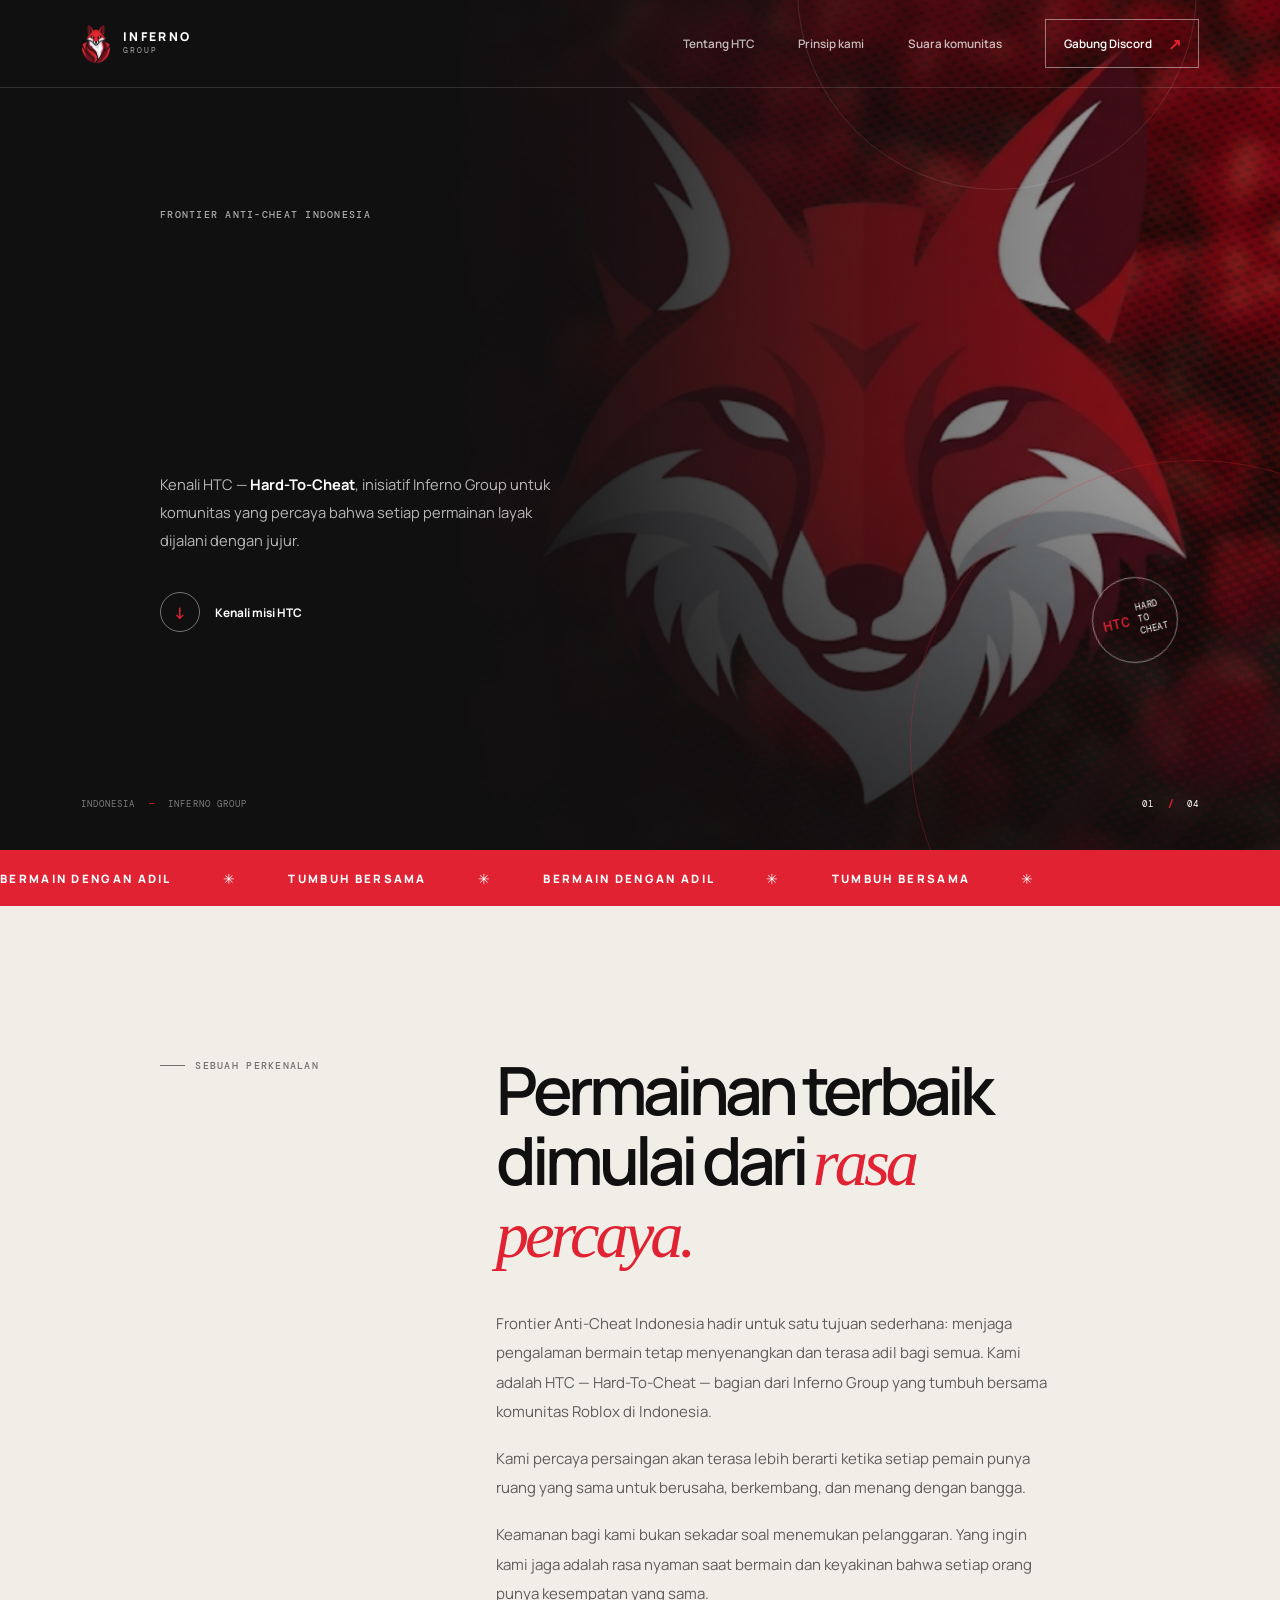
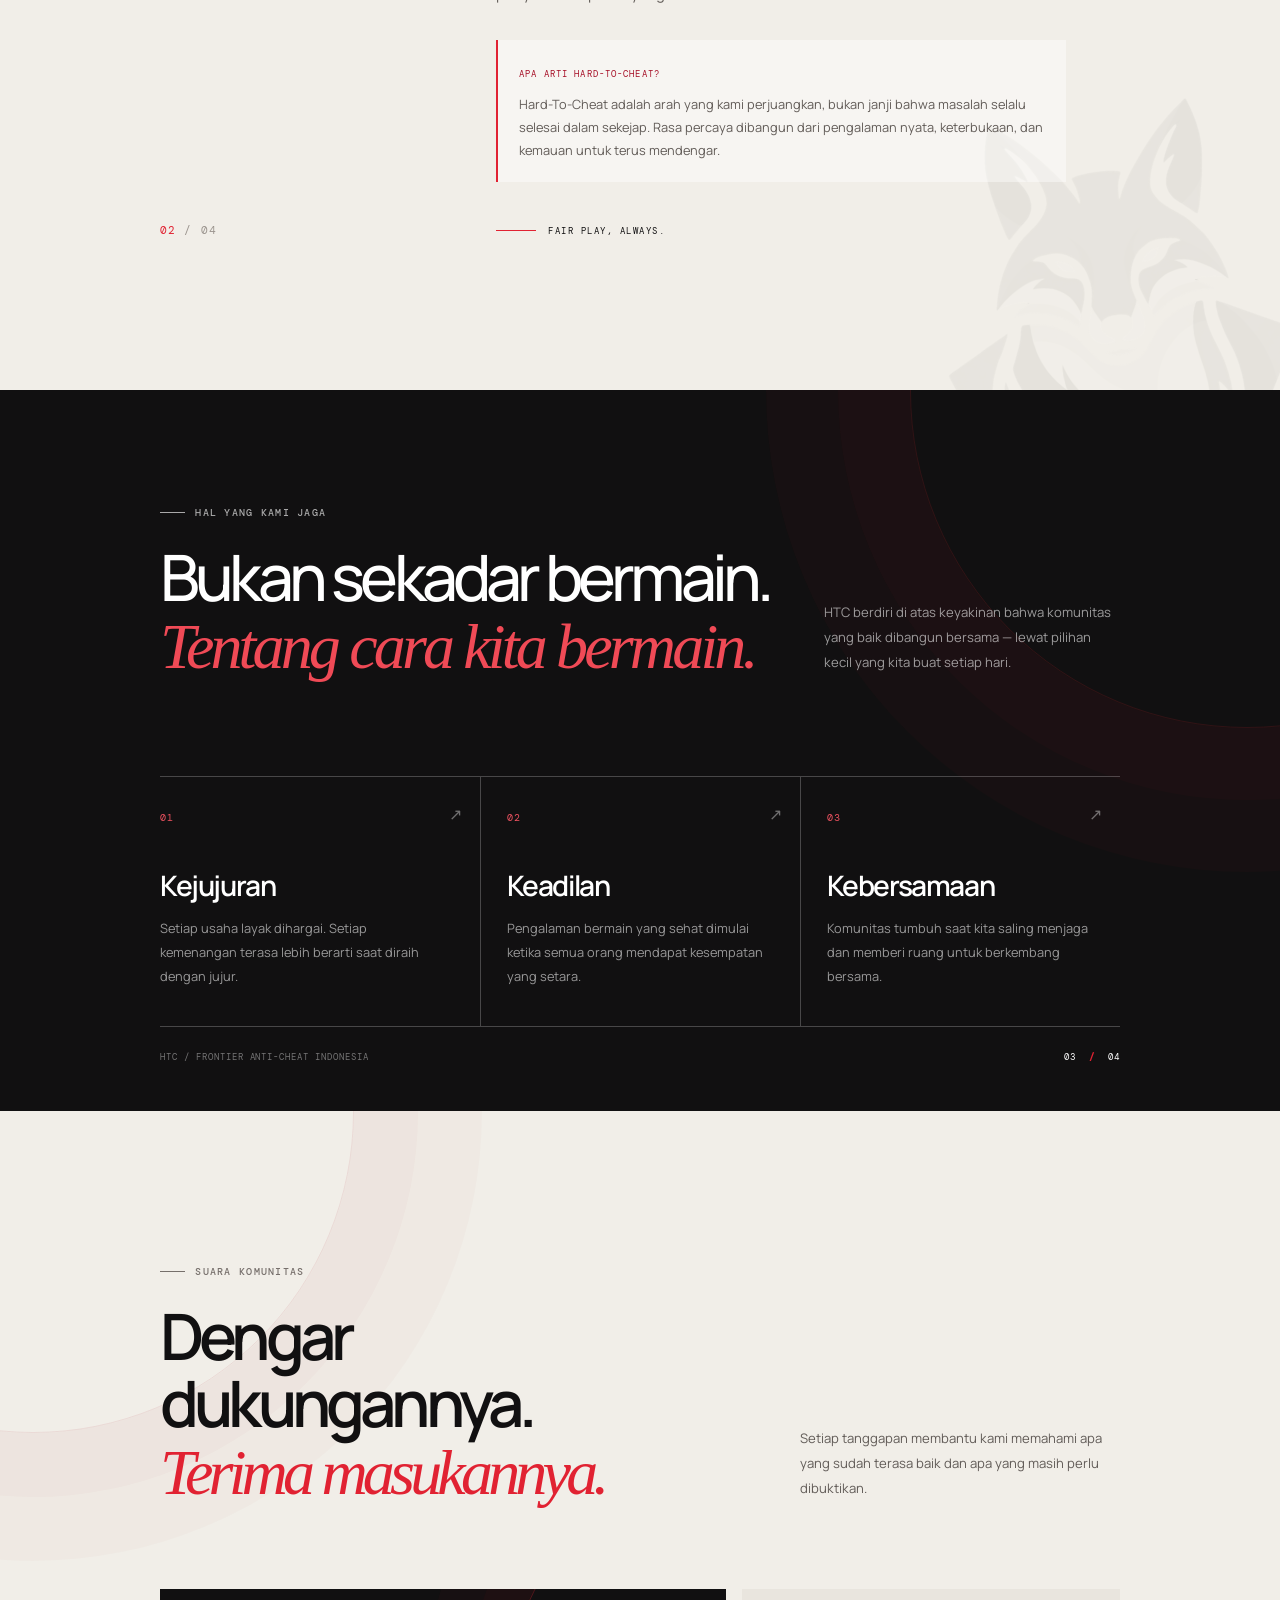
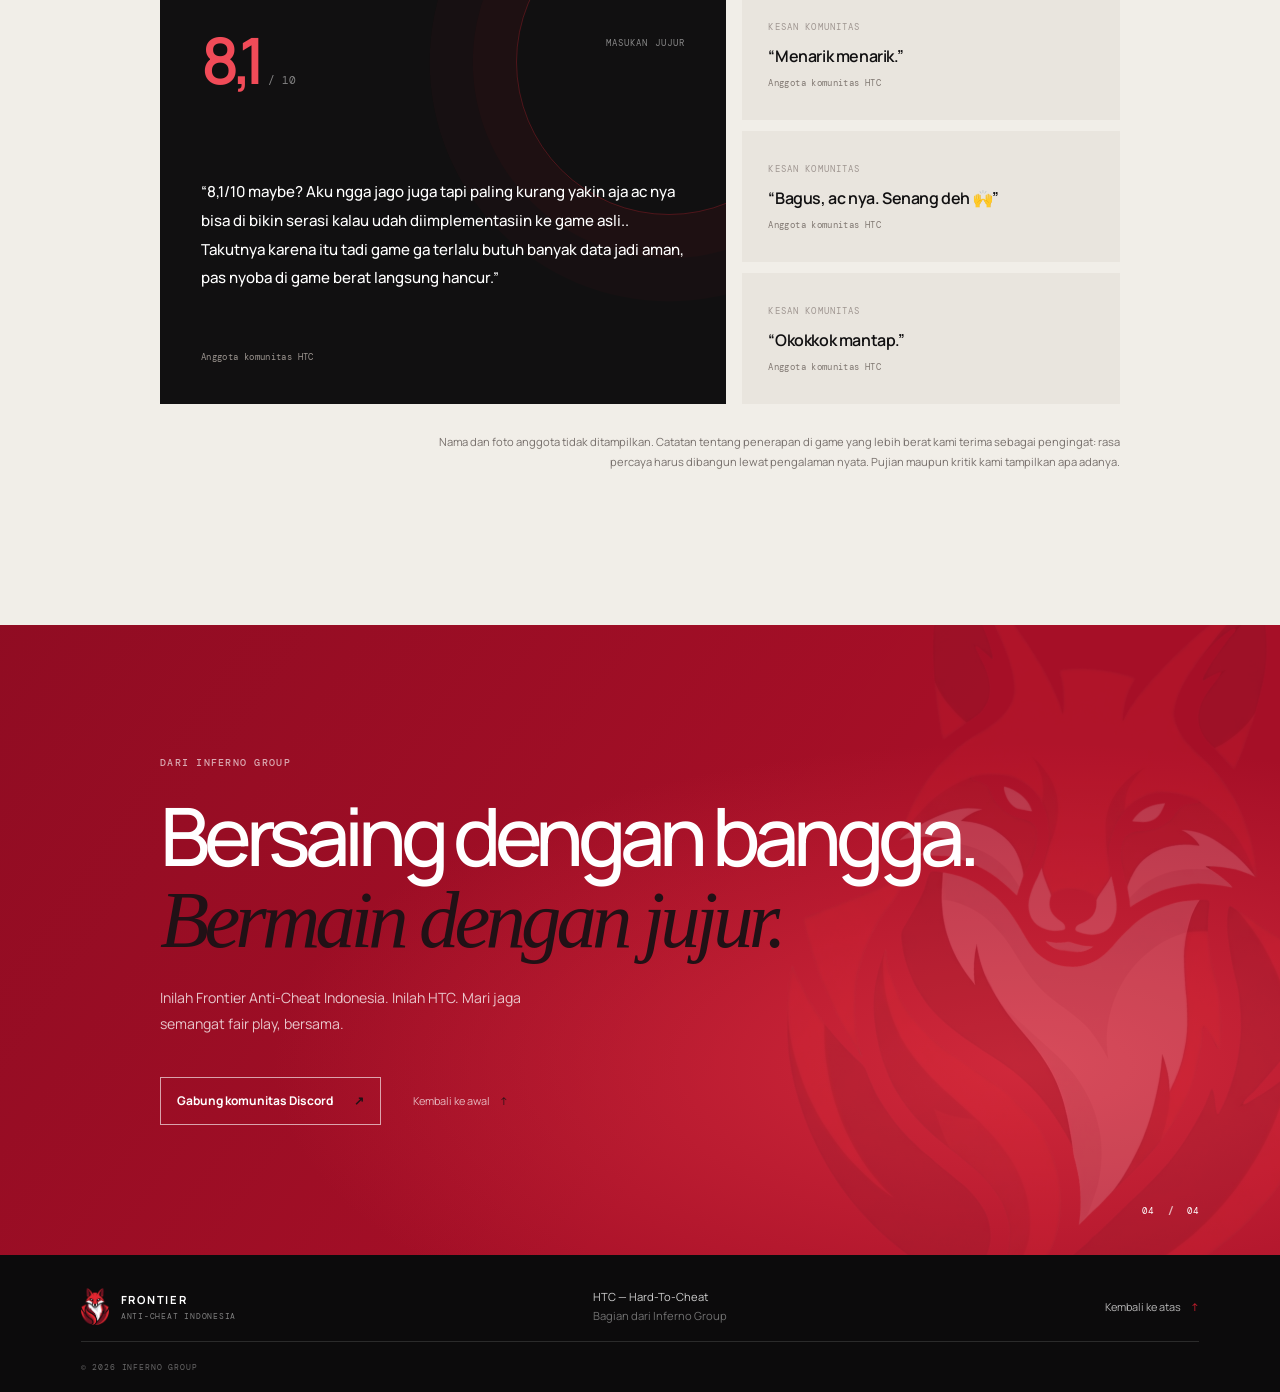
==== index.html @ 58a2956d "Publish HTC website from repository root" ====
<!doctype html>
<html lang="id">
  <head>
    <meta charset="utf-8">
    <meta name="viewport" content="width=device-width, initial-scale=1">
    <meta name="theme-color" content="#111011">
    <meta name="description" content="Kenali Frontier Anti-Cheat Indonesia — HTC (Hard-To-Cheat), bagian dari Inferno Group. Bersama menjaga ruang bermain yang lebih adil.">
    <title>Frontier Anti-Cheat Indonesia — HTC</title>
    <link rel="icon" type="image/png" href="assets/inferno-group-mark.png">
    <link rel="stylesheet" href="styles.css">
    <script src="script.js" defer></script>
  </head>
  <body>
    <a class="skip-link" href="#main">Lewati ke konten</a>
    <div class="scroll-line" aria-hidden="true"><span id="scroll-progress"></span></div>

    <header class="site-header" id="top">
      <a class="brand" href="#top" aria-label="Frontier Anti-Cheat Indonesia, beranda">
        <img class="brand__mark" src="assets/inferno-group-mark.png" alt="">
        <span class="brand__name"><strong>INFERNO</strong><span>GROUP</span></span>
      </a>

      <button class="menu-toggle" type="button" aria-expanded="false" aria-controls="primary-nav">
        <span class="menu-toggle__label">Menu</span>
        <span class="menu-toggle__icon" aria-hidden="true"><i></i><i></i></span>
      </button>

      <nav class="nav" id="primary-nav" aria-label="Navigasi utama">
        <a href="#tentang">Tentang HTC</a>
        <a href="#prinsip">Prinsip kami</a>
        <a href="#komunitas">Suara komunitas</a>
        <a class="nav__cta" href="https://discord.gg/inferno-studios-roblox-store-1349219570304421979" target="_blank" rel="noopener noreferrer">Gabung Discord <span aria-hidden="true">↗</span></a>
      </nav>
    </header>

    <main id="main">
      <section class="hero" aria-labelledby="hero-title">
        <div class="hero__art" aria-hidden="true">
          <img src="assets/inferno-group-banner.webp" alt="">
          <span class="hero__shade"></span>
          <span class="hero__ring hero__ring--one"></span>
          <span class="hero__ring hero__ring--two"></span>
        </div>
        <div class="hero__content">
          <p class="eyebrow hero__eyebrow" data-reveal>FRONTIER ANTI-CHEAT INDONESIA</p>
          <h1 id="hero-title" data-reveal>Ruang bermain<br><em>yang lebih adil.</em></h1>
          <p class="hero__intro" data-reveal>Kenali HTC — <strong>Hard-To-Cheat</strong>, inisiatif Inferno Group untuk komunitas yang percaya bahwa setiap permainan layak dijalani dengan jujur.</p>
          <a class="round-link" href="#tentang" data-reveal>
            <span class="round-link__icon" aria-hidden="true">↓</span>
            <span>Kenali misi HTC</span>
          </a>
        </div>
        <div class="hero__meta" aria-hidden="true">
          <span>INDONESIA <i>—</i> INFERNO GROUP</span>
          <span class="hero__index">01 <b>/</b> 04</span>
        </div>
        <div class="hero__stamp" aria-hidden="true"><span>HTC</span><i>HARD<br>TO<br>CHEAT</i></div>
      </section>

      <div class="ticker" aria-label="Bermain dengan adil, tumbuh bersama">
        <div class="ticker__track" aria-hidden="true">
          <span>BERMAIN DENGAN ADIL</span><b>✳</b><span>TUMBUH BERSAMA</span><b>✳</b>
          <span>BERMAIN DENGAN ADIL</span><b>✳</b><span>TUMBUH BERSAMA</span><b>✳</b>
        </div>
      </div>

      <section class="manifesto section-pad" id="tentang" aria-labelledby="manifesto-title">
        <div class="manifesto__aside" data-reveal>
          <p class="eyebrow"><span class="eyebrow__line"></span> SEBUAH PERKENALAN</p>
          <span class="manifesto__number">02<span> / 04</span></span>
        </div>
        <div class="manifesto__copy" data-reveal>
          <h2 id="manifesto-title">Permainan terbaik<br>dimulai dari <em>rasa percaya.</em></h2>
          <p>Frontier Anti-Cheat Indonesia hadir untuk satu tujuan sederhana: menjaga pengalaman bermain tetap menyenangkan dan terasa adil bagi semua. Kami adalah HTC — Hard-To-Cheat — bagian dari Inferno Group yang tumbuh bersama komunitas Roblox di Indonesia.</p>
          <p>Kami percaya persaingan akan terasa lebih berarti ketika setiap pemain punya ruang yang sama untuk berusaha, berkembang, dan menang dengan bangga.</p>
          <p>Keamanan bagi kami bukan sekadar soal menemukan pelanggaran. Yang ingin kami jaga adalah rasa nyaman saat bermain dan keyakinan bahwa setiap orang punya kesempatan yang sama.</p>
          <div class="manifesto__note" data-reveal>
            <span class="manifesto__note-label">APA ARTI HARD-TO-CHEAT?</span>
            <p>Hard-To-Cheat adalah arah yang kami perjuangkan, bukan janji bahwa masalah selalu selesai dalam sekejap. Rasa percaya dibangun dari pengalaman nyata, keterbukaan, dan kemauan untuk terus mendengar.</p>
          </div>
          <div class="signature"><span class="signature__rule"></span><span>FAIR PLAY, ALWAYS.</span></div>
        </div>
        <div class="manifesto__fox" aria-hidden="true"><img src="assets/inferno-group-mark.png" alt=""></div>
      </section>

      <section class="principles" id="prinsip" aria-labelledby="principles-title">
        <div class="principles__head">
          <div data-reveal>
            <p class="eyebrow eyebrow--light"><span class="eyebrow__line"></span> HAL YANG KAMI JAGA</p>
            <h2 id="principles-title">Bukan sekadar bermain.<br><em>Tentang cara kita bermain.</em></h2>
          </div>
          <p class="principles__lead" data-reveal>HTC berdiri di atas keyakinan bahwa komunitas yang baik dibangun bersama — lewat pilihan kecil yang kita buat setiap hari.</p>
        </div>
        <div class="principles__list">
          <article class="principle" data-reveal>
            <span class="principle__number">01</span>
            <h3>Kejujuran</h3>
            <p>Setiap usaha layak dihargai. Setiap kemenangan terasa lebih berarti saat diraih dengan jujur.</p>
            <span class="principle__mark" aria-hidden="true">↗</span>
          </article>
          <article class="principle" data-reveal>
            <span class="principle__number">02</span>
            <h3>Keadilan</h3>
            <p>Pengalaman bermain yang sehat dimulai ketika semua orang mendapat kesempatan yang setara.</p>
            <span class="principle__mark" aria-hidden="true">↗</span>
          </article>
          <article class="principle" data-reveal>
            <span class="principle__number">03</span>
            <h3>Kebersamaan</h3>
            <p>Komunitas tumbuh saat kita saling menjaga dan memberi ruang untuk berkembang bersama.</p>
            <span class="principle__mark" aria-hidden="true">↗</span>
          </article>
        </div>
        <div class="principles__bottom" aria-hidden="true"><span>HTC / FRONTIER ANTI-CHEAT INDONESIA</span><span>03 <b>/</b> 04</span></div>
      </section>

      <section class="voices section-pad" id="komunitas" aria-labelledby="voices-title">
        <div class="voices__head" data-reveal>
          <div>
            <p class="eyebrow"><span class="eyebrow__line"></span> SUARA KOMUNITAS</p>
            <h2 id="voices-title">Dengar dukungannya.<br><em>Terima masukannya.</em></h2>
          </div>
          <p>Setiap tanggapan membantu kami memahami apa yang sudah terasa baik dan apa yang masih perlu dibuktikan.</p>
        </div>
        <div class="voices__grid">
          <article class="review review--feature" data-reveal>
            <div class="review__top"><span class="review__rating">8,1<span> / 10</span></span><span class="review__label">MASUKAN JUJUR</span></div>
            <blockquote>“8,1/10 maybe? Aku ngga jago juga tapi paling kurang yakin aja ac nya bisa di bikin serasi kalau udah diimplementasiin ke game asli.. Takutnya karena itu tadi game ga terlalu butuh banyak data jadi aman, pas nyoba di game berat langsung hancur.”</blockquote>
            <p class="review__source">Anggota komunitas HTC</p>
          </article>
          <div class="voices__shorts">
            <article class="review review--short" data-reveal>
              <span class="review__label">KESAN KOMUNITAS</span>
              <blockquote>“Menarik menarik.”</blockquote>
              <p class="review__source">Anggota komunitas HTC</p>
            </article>
            <article class="review review--short" data-reveal>
              <span class="review__label">KESAN KOMUNITAS</span>
              <blockquote>“Bagus, ac nya. Senang deh 🙌”</blockquote>
              <p class="review__source">Anggota komunitas HTC</p>
            </article>
            <article class="review review--short review--last" data-reveal>
              <span class="review__label">KESAN KOMUNITAS</span>
              <blockquote>“Okokkok mantap.”</blockquote>
              <p class="review__source">Anggota komunitas HTC</p>
            </article>
          </div>
        </div>
        <p class="voices__note" data-reveal>Nama dan foto anggota tidak ditampilkan. Catatan tentang penerapan di game yang lebih berat kami terima sebagai pengingat: rasa percaya harus dibangun lewat pengalaman nyata. Pujian maupun kritik kami tampilkan apa adanya.</p>
      </section>

      <section class="closing" id="penutup" aria-labelledby="closing-title">
        <div class="closing__art" aria-hidden="true"><img src="assets/inferno-group-mark.png" alt=""></div>
        <div class="closing__content" data-reveal>
          <p class="eyebrow eyebrow--light">DARI INFERNO GROUP</p>
          <h2 id="closing-title">Bersaing dengan bangga.<br><em>Bermain dengan jujur.</em></h2>
          <p>Inilah Frontier Anti-Cheat Indonesia. Inilah HTC. Mari jaga semangat fair play, bersama.</p>
          <div class="closing__actions">
            <a class="closing__link closing__link--discord" href="https://discord.gg/inferno-studios-roblox-store-1349219570304421979" target="_blank" rel="noopener noreferrer"><span>Gabung komunitas Discord</span><span aria-hidden="true">↗</span></a>
            <a class="closing__back" href="#top">Kembali ke awal <span aria-hidden="true">↑</span></a>
          </div>
        </div>
        <span class="closing__note" aria-hidden="true">04 <b>/</b> 04</span>
      </section>
    </main>

    <footer class="site-footer">
      <a class="footer-brand" href="#top" aria-label="Kembali ke atas">
        <img src="assets/inferno-group-mark.png" alt="">
        <span><strong>FRONTIER</strong><small>ANTI-CHEAT INDONESIA</small></span>
      </a>
      <p>HTC — Hard-To-Cheat<br><span>Bagian dari Inferno Group</span></p>
      <a class="footer-top" href="#top">Kembali ke atas <span aria-hidden="true">↑</span></a>
      <small class="footer-copy">© <span id="year">2026</span> INFERNO GROUP</small>
    </footer>
  </body>
</html>
---- styles.css ----
@import url('https://fonts.googleapis.com/css2?family=DM+Mono:wght@400;500&family=Manrope:wght@400;500;600;700;800&display=swap');

:root {
  color-scheme: light;
  --ink: #111011;
  --ink-soft: #292628;
  --paper: #f1eee8;
  --paper-warm: #e9e5de;
  --muted: #a7a09a;
  --red: #e12232;
  --red-dark: #a60f27;
  --line: rgba(17, 16, 17, .16);
  --mono: 'DM Mono', 'Courier New', monospace;
  --sans: 'Manrope', 'Arial', sans-serif;
}

* { box-sizing: border-box; }
html { scroll-behavior: smooth; scroll-padding-top: 5.5rem; }
body { margin: 0; background: var(--paper); color: var(--ink); font-family: var(--sans); -webkit-font-smoothing: antialiased; }
::selection { color: #fff; background: var(--red); }
a { color: inherit; text-decoration: none; }
button { color: inherit; font: inherit; }
:focus-visible { outline: 2px solid var(--red); outline-offset: 4px; }

.skip-link { position: fixed; z-index: 100; top: .75rem; left: .75rem; padding: .75rem 1rem; color: #fff; background: var(--red); transform: translateY(-160%); }
.skip-link:focus { transform: translateY(0); }
.scroll-line { position: fixed; z-index: 50; top: 0; left: 0; width: 100%; height: 2px; pointer-events: none; }
.scroll-line span { display: block; height: 100%; width: 0; background: var(--red); }

.site-header { position: absolute; z-index: 20; top: 0; left: 0; display: flex; align-items: center; justify-content: space-between; width: 100%; height: 88px; padding: 0 clamp(1.25rem, 6.3vw, 7.5rem); color: #fff; border-bottom: 1px solid rgba(255,255,255,.14); }
.brand { display: inline-flex; align-items: center; gap: .7rem; }
.brand__mark { display: block; width: 31px; height: 38px; object-fit: contain; }
.brand__name { display: grid; gap: 1px; line-height: 1; letter-spacing: .15em; }
.brand__name strong { font-size: .76rem; font-weight: 800; }
.brand__name span { color: rgba(255,255,255,.62); font: .52rem var(--mono); letter-spacing: .26em; }
.nav { display: flex; align-items: center; gap: clamp(1.5rem, 3.4vw, 3.8rem); font-size: .73rem; font-weight: 600; }
.nav > a:not(.nav__cta) { color: rgba(255,255,255,.72); transition: color .2s ease; }
.nav > a:not(.nav__cta):hover { color: #fff; }
.nav > a[aria-current="location"]:not(.nav__cta) { color: #fff; text-decoration: underline; text-decoration-color: var(--red); text-underline-offset: .45rem; }
.nav__cta { display: inline-flex; align-items: center; gap: 1rem; padding: .76rem 1.1rem; border: 1px solid rgba(255,255,255,.45); transition: background .2s ease, color .2s ease, border-color .2s ease; }
.nav__cta:hover { color: var(--ink); background: var(--paper); border-color: var(--paper); }
.nav__cta span { color: var(--red); font-size: 1rem; }
.menu-toggle { display: none; }

.hero { position: relative; isolation: isolate; display: flex; min-height: min(850px, 100svh); min-height: max(700px, min(850px, 100svh)); overflow: hidden; align-items: center; padding: 140px clamp(1.25rem, 12.5vw, 15rem) 118px clamp(1.25rem, 12.5vw, 15rem); color: #fff; background: var(--ink); }
.hero__art { position: absolute; z-index: -2; inset: 0 0 0 35%; overflow: hidden; transition: transform .7s cubic-bezier(.2,.7,.2,1); will-change: transform; }
.hero__art > img { width: 100%; height: 100%; object-fit: cover; object-position: 48% 50%; opacity: .78; transform: scale(1.06); animation: art-arrive 1.6s cubic-bezier(.2,.7,.2,1) both, art-drift 22s ease-in-out 1.6s infinite alternate; }
.hero__shade { position: absolute; inset: 0; background: linear-gradient(90deg, #111011 0%, rgba(17,16,17,.95) 12%, rgba(17,16,17,.55) 48%, rgba(17,16,17,.08) 100%), linear-gradient(0deg, rgba(17,16,17,.66), transparent 45%); }
.hero__content { position: relative; z-index: 1; width: min(660px, 62vw); padding-bottom: 2rem; }
.eyebrow { display: flex; align-items: center; gap: .65rem; margin: 0 0 1.6rem; color: #766f6b; font: 500 .61rem var(--mono); letter-spacing: .13em; }
.hero__eyebrow, .eyebrow--light { color: rgba(255,255,255,.64); }
.eyebrow__line { display: inline-block; width: 25px; height: 1px; background: currentColor; }
.hero h1 { margin: 0; font-size: clamp(3.7rem, 7.45vw, 7.6rem); font-weight: 600; letter-spacing: -.078em; line-height: .99; }
.hero h1 em, .manifesto h2 em, .principles h2 em, .closing h2 em { color: var(--red); font-family: Georgia, 'Times New Roman', serif; font-weight: 400; letter-spacing: -.06em; }
.hero__intro { max-width: 400px; margin: 2rem 0 0; color: rgba(255,255,255,.7); font-size: .92rem; line-height: 1.9; }
.hero__intro strong { color: #fff; font-weight: 700; }
.round-link { display: inline-flex; align-items: center; gap: .95rem; margin-top: 2.3rem; font-size: .74rem; font-weight: 700; }
.round-link__icon { display: grid; width: 40px; height: 40px; place-items: center; border: 1px solid rgba(255,255,255,.42); border-radius: 50%; color: var(--red); font-size: 1rem; transition: transform .3s ease, background .3s ease, border-color .3s ease; }
.round-link:hover .round-link__icon { transform: translateY(4px); color: #fff; background: var(--red); border-color: var(--red); }
.hero__meta { position: absolute; right: clamp(1.25rem, 6.3vw, 7.5rem); bottom: 2.5rem; left: clamp(1.25rem, 6.3vw, 7.5rem); display: flex; justify-content: space-between; color: rgba(255,255,255,.46); font: .57rem var(--mono); letter-spacing: .12em; }
.hero__meta i, .hero__index b, .principles__bottom b, .closing__note b { padding: 0 .45rem; color: var(--red); font-style: normal; }
.hero__index { color: #fff; }
.hero__stamp { position: absolute; right: 8%; bottom: 22%; display: flex; align-items: center; gap: .55rem; width: 86px; height: 86px; justify-content: center; border: 1px solid rgba(255,255,255,.48); border-radius: 50%; color: #fff; font: .57rem var(--mono); letter-spacing: .08em; transform: rotate(-13deg); animation: stamp-float 7s ease-in-out infinite; }
.hero__stamp span { color: var(--red); font-size: .9rem; font-weight: 500; }
.hero__stamp i { font-style: normal; line-height: 1.35; }
.hero__ring { position: absolute; display: block; width: 400px; height: 400px; border: 1px solid rgba(255,255,255,.11); border-radius: 50%; }
.hero__ring--one { top: -210px; right: 10%; }
.hero__ring--two { right: -200px; bottom: -180px; width: 570px; height: 570px; border-color: rgba(225,34,50,.28); }
.hero__ring--one { animation: ring-turn 42s linear infinite; }
.hero__ring--two { animation: ring-breathe 9s ease-in-out infinite alternate; }

.ticker { overflow: hidden; padding: 1.2rem 0 1.1rem; color: #fff; background: var(--red); }
.ticker__track { display: flex; width: max-content; align-items: center; gap: clamp(1.6rem, 4vw, 4rem); animation: ticker-scroll 33s linear infinite; font-size: clamp(.65rem, .9vw, .82rem); font-weight: 800; letter-spacing: .2em; white-space: nowrap; }
.ticker__track b { font-size: .9rem; font-weight: 400; }

.section-pad { padding: clamp(6rem, 12vw, 12rem) clamp(1.25rem, 12.5vw, 15rem); }
.manifesto { position: relative; display: grid; min-height: 700px; grid-template-columns: 1fr 2.1fr; gap: 3vw; overflow: hidden; }
.manifesto__aside { position: relative; z-index: 1; display: flex; flex-direction: column; justify-content: space-between; align-items: flex-start; }
.manifesto__number { color: var(--red); font: .7rem var(--mono); letter-spacing: .1em; }
.manifesto__number span { color: #9b948e; }
.manifesto__copy { position: relative; z-index: 2; max-width: 700px; }
.manifesto h2 { max-width: 760px; margin: -.25rem 0 2.5rem; font-size: clamp(2.8rem, 5.2vw, 5.5rem); font-weight: 600; letter-spacing: -.075em; line-height: 1.04; }
.manifesto h2 em { color: var(--red); }
.manifesto__copy > p { max-width: 560px; margin: 0 0 1.1rem; color: #625c58; font-size: .94rem; line-height: 1.95; }
.signature { display: flex; align-items: center; gap: .8rem; margin-top: 2.7rem; color: var(--ink); font: .58rem var(--mono); letter-spacing: .16em; }
.signature__rule { width: 40px; height: 1px; background: var(--red); }
.manifesto__fox { position: absolute; right: -1.5%; bottom: -18%; width: min(28vw, 370px); opacity: .055; filter: grayscale(1); transform: rotate(-8deg); }
.manifesto__fox img { display: block; width: 100%; animation: fox-drift 11s ease-in-out infinite alternate; }
.manifesto__note { max-width: 570px; margin-top: 2rem; padding: 1.25rem 1.35rem 1.2rem; border-left: 2px solid var(--red); background: rgba(255,255,255,.4); }
.manifesto__note-label { color: var(--red-dark); font: .58rem var(--mono); letter-spacing: .12em; }
.manifesto__note p { margin: .7rem 0 0; color: #625c58; font-size: .8rem; line-height: 1.8; }

.principles { position: relative; overflow: hidden; padding: clamp(5rem, 9vw, 9rem) clamp(1.25rem, 12.5vw, 15rem) 2rem; color: #fff; background: var(--ink); }
.principles::before { position: absolute; top: -21rem; right: -19rem; width: 42rem; height: 42rem; border: 1px solid rgba(225,34,50,.15); border-radius: 50%; content: ''; box-shadow: 0 0 0 4.5rem rgba(225,34,50,.025), 0 0 0 9rem rgba(225,34,50,.025); }
.principles::before { animation: contour-drift 28s ease-in-out infinite alternate; }
.principles__head { position: relative; display: grid; grid-template-columns: 1.35fr .65fr; align-items: end; gap: 3rem; }
.principles h2 { margin: 0; font-size: clamp(2.5rem, 5vw, 5.2rem); font-weight: 500; letter-spacing: -.075em; line-height: 1.04; }
.principles h2 em { color: #f04a56; }
.principles__lead { max-width: 325px; margin: 0 0 .35rem auto; color: rgba(255,255,255,.58); font-size: .82rem; line-height: 1.9; }
.principles__list { position: relative; display: grid; grid-template-columns: repeat(3, 1fr); gap: 0; margin-top: clamp(4rem, 7.5vw, 7.8rem); border-top: 1px solid rgba(255,255,255,.23); }
.principle { position: relative; min-height: 250px; padding: 1.7rem clamp(1rem, 2vw, 2rem) 2rem 0; border-bottom: 1px solid rgba(255,255,255,.23); transition: background .3s ease, padding .3s ease; }
.principle::after { position: absolute; right: 0; bottom: -1px; left: 0; height: 2px; background: var(--red); content: ''; transform: scaleX(0); transform-origin: left; transition: transform .45s cubic-bezier(.2,.7,.2,1); }
.principle:hover::after { transform: scaleX(1); }
.principle + .principle { padding-left: clamp(1rem, 2vw, 2rem); border-left: 1px solid rgba(255,255,255,.23); }
.principle:hover { background: linear-gradient(180deg, rgba(225,34,50,.08), transparent); padding-top: 1.4rem; }
.principle__number { color: #ee5260; font: .65rem var(--mono); letter-spacing: .09em; }
.principle h3 { margin: 2.5rem 0 .8rem; font-size: clamp(1.5rem, 2.2vw, 2.15rem); font-weight: 600; letter-spacing: -.05em; }
.principle p { max-width: 270px; margin: 0; color: rgba(255,255,255,.57); font-size: .8rem; line-height: 1.85; }
.principle__mark { position: absolute; top: 1.6rem; right: 1.1rem; color: rgba(255,255,255,.4); font-size: 1rem; transition: transform .25s ease, color .25s ease; }
.principle:hover .principle__mark { color: var(--red); transform: translate(3px,-3px); }
.principles__bottom { display: flex; justify-content: space-between; padding: 1.5rem 0 1rem; color: rgba(255,255,255,.42); font: .55rem var(--mono); letter-spacing: .11em; }
.principles__bottom > span:last-child { color: #fff; }

.voices { position: relative; overflow: hidden; background: var(--paper); }
.voices::before { position: absolute; top: -20rem; left: -18rem; width: 40rem; height: 40rem; border: 1px solid rgba(166,15,39,.09); border-radius: 50%; content: ''; box-shadow: 0 0 0 4rem rgba(166,15,39,.025), 0 0 0 8rem rgba(166,15,39,.02); animation: contour-drift 32s ease-in-out infinite alternate-reverse; }
.voices__head { position: relative; display: grid; grid-template-columns: 1.25fr .75fr; align-items: end; gap: 3rem; }
.voices__head h2 { margin: 0; font-size: clamp(2.7rem, 5vw, 5.15rem); font-weight: 600; letter-spacing: -.075em; line-height: 1.04; }
.voices__head h2 em { color: var(--red); font-family: Georgia, 'Times New Roman', serif; font-weight: 400; }
.voices__head > p { max-width: 320px; margin: 0 0 .35rem auto; color: #625c58; font-size: .82rem; line-height: 1.9; }
.voices__grid { position: relative; display: grid; grid-template-columns: 1.2fr .8fr; gap: 1rem; margin-top: clamp(3.5rem, 6.5vw, 6.5rem); }
.review { position: relative; overflow: hidden; }
.review--feature { display: flex; min-height: 415px; flex-direction: column; justify-content: space-between; padding: clamp(1.6rem, 3.2vw, 3.2rem); color: #fff; background: var(--ink); }
.review--feature::before { position: absolute; top: -5rem; right: -6rem; width: 19rem; height: 19rem; border: 1px solid rgba(225,34,50,.3); border-radius: 50%; content: ''; box-shadow: 0 0 0 2.7rem rgba(225,34,50,.035), 0 0 0 5.4rem rgba(225,34,50,.025); animation: review-orbit 34s linear infinite; }
.review__top { position: relative; display: flex; align-items: flex-start; justify-content: space-between; gap: 1rem; }
.review__rating { color: #f14b58; font-size: clamp(2.7rem, 5vw, 4.7rem); font-weight: 600; letter-spacing: -.09em; line-height: .95; }
.review__rating span { color: rgba(255,255,255,.48); font: .7rem var(--mono); letter-spacing: 0; }
.review__label { color: #9f9691; font: .55rem var(--mono); letter-spacing: .13em; }
.review--feature .review__label { padding-top: .45rem; color: rgba(255,255,255,.5); }
.review--feature blockquote { position: relative; max-width: 660px; margin: 3rem 0 1.2rem; font-size: clamp(.9rem, 1.18vw, 1.08rem); font-weight: 500; line-height: 1.9; }
.review__source { position: relative; margin: 0; color: #9c9590; font: .57rem var(--mono); letter-spacing: .04em; }
.voices__shorts { display: grid; grid-template-rows: repeat(3, 1fr); gap: .7rem; }
.review--short { display: flex; min-height: 125px; flex-direction: column; justify-content: center; padding: 1.3rem 1.5rem; border-left: 2px solid transparent; background: var(--paper-warm); transition: transform .35s cubic-bezier(.2,.7,.2,1), border-color .25s ease, background .25s ease; }
.review--short:hover { border-color: var(--red); background: #fff; transform: translateX(6px); }
.review--short blockquote { margin: .75rem 0 .65rem; font-size: 1rem; font-weight: 600; letter-spacing: -.025em; }
.review--short .review__source { color: #807872; }
.voices__note { position: relative; max-width: 700px; margin: 1.7rem 0 0 auto; color: #766f6b; font-size: .7rem; line-height: 1.8; text-align: right; }

.closing { position: relative; isolation: isolate; display: flex; min-height: 630px; align-items: center; overflow: hidden; padding: clamp(5rem, 10vw, 10rem) clamp(1.25rem, 12.5vw, 15rem); color: #fff; background: var(--red-dark); }
.closing::before { position: absolute; z-index: -1; inset: 0; background: radial-gradient(ellipse at 80% 70%, rgba(238,59,73,.58), transparent 52%), linear-gradient(125deg, rgba(88,4,23,.28), transparent 60%); content: ''; }
.closing__art { position: absolute; z-index: -1; top: 50%; right: -5vw; width: min(43vw, 570px); opacity: .16; transform: translateY(-50%) rotate(6deg); animation: closing-drift 12s ease-in-out infinite alternate; }
.closing__art img { display: block; width: 100%; }
.closing__content { max-width: 850px; }
.closing h2 { margin: 0; font-size: clamp(2.8rem, 6.3vw, 6.35rem); font-weight: 500; letter-spacing: -.075em; line-height: 1.01; }
.closing h2 em { color: #211116; }
.closing__content > p:not(.eyebrow) { max-width: 410px; margin: 1.5rem 0 0; color: rgba(255,255,255,.76); font-size: .88rem; line-height: 1.85; }
.closing__actions { display: flex; align-items: center; flex-wrap: wrap; gap: 1.3rem 2rem; margin-top: 2.5rem; }
.closing__link { display: inline-flex; align-items: center; gap: 1.3rem; padding: .9rem 1rem; border: 1px solid rgba(255,255,255,.62); font-size: .75rem; font-weight: 700; transition: color .25s ease, background .25s ease, border-color .25s ease; }
.closing__link span:last-child { color: #211116; transition: transform .25s ease; }
.closing__link:hover { color: var(--ink); background: var(--paper); border-color: var(--paper); }
.closing__link:hover span:last-child { transform: translate(3px,-3px); }
.closing__back { color: rgba(255,255,255,.7); font-size: .68rem; }
.closing__back span { display: inline-block; padding-left: .5rem; color: #211116; transition: transform .25s ease; }
.closing__back:hover span { transform: translateY(-4px); }
.closing__note { position: absolute; right: clamp(1.25rem, 6.3vw, 7.5rem); bottom: 2.4rem; font: .58rem var(--mono); letter-spacing: .12em; }
.closing__note b { color: rgba(255,255,255,.65); }

.site-footer { display: grid; grid-template-columns: 1fr 1fr auto; align-items: center; gap: 1rem; padding: 2rem clamp(1.25rem, 6.3vw, 7.5rem) 1.2rem; color: #fff; background: #0c0b0c; }
.footer-brand { display: inline-flex; align-items: center; gap: .7rem; width: max-content; }
.footer-brand img { width: 29px; height: 37px; object-fit: contain; }
.footer-brand span { display: grid; gap: .2rem; }
.footer-brand strong { font-size: .7rem; letter-spacing: .15em; }
.footer-brand small { color: rgba(255,255,255,.48); font: .48rem var(--mono); letter-spacing: .1em; }
.site-footer > p { margin: 0; color: rgba(255,255,255,.8); font-size: .7rem; line-height: 1.7; }
.site-footer > p span { color: rgba(255,255,255,.42); }
.footer-top { justify-self: end; color: rgba(255,255,255,.7); font-size: .68rem; }
.footer-top span { padding-left: .55rem; color: var(--red); }
.footer-copy { grid-column: 1 / -1; padding-top: 1.2rem; border-top: 1px solid rgba(255,255,255,.13); color: rgba(255,255,255,.38); font: .53rem var(--mono); letter-spacing: .1em; }

[data-reveal] { opacity: 1; transform: none; }
.motion-ready [data-reveal] { opacity: 0; transform: translateY(22px); transition: opacity .75s ease, transform .75s cubic-bezier(.2,.7,.2,1); }
.motion-ready [data-reveal].is-visible { opacity: 1; transform: translateY(0); }
.motion-ready .hero h1[data-reveal] { clip-path: inset(0 0 100% 0); transform: none; transition: clip-path .95s cubic-bezier(.2,.7,.2,1) .08s, opacity .75s ease .08s; }
.motion-ready .hero h1[data-reveal].is-visible { clip-path: inset(0); transform: none; }
.motion-ready .hero__intro[data-reveal] { transition-delay: .16s; }
.motion-ready .hero .round-link[data-reveal] { transition-delay: .23s; }
.motion-ready .principle:nth-child(2) { transition-delay: .1s; }
.motion-ready .principle:nth-child(3) { transition-delay: .2s; }
.motion-ready .voices__shorts .review:nth-child(2) { transition-delay: .08s; }
.motion-ready .voices__shorts .review:nth-child(3) { transition-delay: .16s; }

@keyframes art-arrive { from { opacity: .15; clip-path: inset(0 0 0 38%); transform: scale(1.16); } to { opacity: .78; clip-path: inset(0); transform: scale(1.06); } }
@keyframes art-drift { from { transform: scale(1.06) translate3d(0,0,0); } to { transform: scale(1.1) translate3d(-1.2%, .6%, 0); } }
@keyframes stamp-float { 50% { transform: translateY(-9px) rotate(-9deg); } }
@keyframes ticker-scroll { to { transform: translateX(-50%); } }
@keyframes closing-drift { to { transform: translate(1.5%, -52%) rotate(2deg); } }
@keyframes ring-turn { to { transform: rotate(360deg); } }
@keyframes ring-breathe { from { opacity: .35; transform: scale(.98); } to { opacity: 1; transform: scale(1.035); } }
@keyframes fox-drift { from { transform: translateY(0) rotate(-2deg); } to { transform: translateY(-13px) rotate(3deg); } }
@keyframes contour-drift { from { transform: translate3d(0,0,0) rotate(0); } to { transform: translate3d(2.5%,1.8%,0) rotate(8deg); } }
@keyframes review-orbit { to { transform: rotate(360deg); } }

@media (max-width: 900px) {
  .site-header { height: 76px; padding-inline: 1.5rem; }
  .hero { min-height: max(690px, 92svh); padding: 128px 8vw 110px; }
  .hero__content { width: min(620px, 75vw); }
  .hero__art { left: 24%; }
  .hero__shade { background: linear-gradient(90deg, #111011 0%, rgba(17,16,17,.87) 20%, rgba(17,16,17,.32) 100%), linear-gradient(0deg, rgba(17,16,17,.75), transparent 55%); }
  .hero__meta { right: 1.5rem; left: 1.5rem; }
  .hero__stamp { right: 7%; bottom: 24%; }
  .section-pad, .principles, .closing { padding-inline: 8vw; }
  .manifesto { min-height: 620px; grid-template-columns: .72fr 2fr; }
  .manifesto__fox { right: -5%; bottom: -10%; width: 36vw; }
  .site-footer { padding-inline: 1.5rem; }
}

@media (max-width: 640px) {
  html { scroll-padding-top: 4.5rem; }
  .site-header { height: 70px; padding-inline: 1.1rem; }
  .brand__mark { width: 26px; height: 33px; }
  .brand__name strong { font-size: .68rem; }
  .menu-toggle { display: inline-flex; align-items: center; gap: .6rem; padding: .6rem 0 .6rem .6rem; border: 0; background: transparent; color: #fff; font: .6rem var(--mono); letter-spacing: .08em; }
  .menu-toggle__icon { display: grid; gap: 5px; width: 17px; }
  .menu-toggle__icon i { display: block; width: 17px; height: 1px; background: #fff; transition: transform .2s ease; }
  .menu-toggle[aria-expanded="true"] .menu-toggle__icon i:first-child { transform: translateY(3px) rotate(45deg); }
  .menu-toggle[aria-expanded="true"] .menu-toggle__icon i:last-child { transform: translateY(-3px) rotate(-45deg); }
  .nav { position: absolute; top: 69px; right: 0; left: 0; display: grid; gap: 0; padding: .2rem 1.1rem 1rem; background: rgba(17,16,17,.97); opacity: 0; pointer-events: none; transform: translateY(-8px); transition: opacity .2s ease, transform .2s ease; }
  .nav.is-open { opacity: 1; pointer-events: auto; transform: translateY(0); }
  .nav > a:not(.nav__cta) { padding: 1rem .1rem; border-bottom: 1px solid rgba(255,255,255,.13); }
  .nav__cta { justify-content: space-between; margin-top: .8rem; }
  .hero { min-height: max(690px, 94svh); align-items: flex-end; padding: 150px 1.35rem 115px; }
  .hero__art { inset: 0 -20% 0 5%; }
  .hero__art > img { object-position: 51% 45%; }
  .hero__shade { background: linear-gradient(90deg, rgba(17,16,17,.6), rgba(17,16,17,.12)), linear-gradient(0deg, #111011 0%, rgba(17,16,17,.9) 21%, rgba(17,16,17,.16) 72%); }
  .hero__content { width: 100%; padding-bottom: 0; }
  .eyebrow { font-size: .55rem; letter-spacing: .1em; }
  .hero h1 { font-size: clamp(3.35rem, 14vw, 5.2rem); }
  .hero__intro { max-width: 365px; margin-top: 1.3rem; font-size: .82rem; line-height: 1.8; }
  .round-link { margin-top: 1.6rem; }
  .hero__stamp { top: 28%; right: 9%; bottom: auto; width: 66px; height: 66px; gap: .4rem; font-size: .46rem; }
  .hero__stamp span { font-size: .72rem; }
  .hero__meta { right: 1.35rem; bottom: 1.55rem; left: 1.35rem; font-size: .48rem; }
  .ticker { padding-block: 1rem; }
  .ticker__track { gap: 1.5rem; font-size: .62rem; }
  .section-pad, .principles, .closing { padding-inline: 1.35rem; }
  .manifesto { display: block; min-height: unset; padding-block: 5rem 6rem; }
  .manifesto__aside { min-height: unset; }
  .manifesto__number { position: absolute; top: .1rem; right: 0; }
  .manifesto__copy { margin-top: 3.6rem; }
  .manifesto h2 { margin-bottom: 1.6rem; font-size: clamp(2.6rem, 11vw, 4rem); }
  .manifesto__copy > p { font-size: .84rem; line-height: 1.9; }
  .manifesto__fox { right: -10%; bottom: -7%; width: 52vw; }
  .principles { padding-top: 5.3rem; padding-bottom: 1.5rem; }
  .principles__head { display: block; }
  .principles h2 { font-size: clamp(2.5rem, 10vw, 3.7rem); }
  .principles__lead { max-width: 340px; margin: 1.5rem 0 0; font-size: .8rem; }
  .principles__list { grid-template-columns: 1fr; margin-top: 3.4rem; }
  .principle, .principle + .principle { min-height: unset; padding: 1.4rem 2rem 1.6rem 0; border-left: 0; }
  .principle h3 { margin: 1.2rem 0 .45rem; font-size: 1.55rem; }
  .principle p { max-width: 320px; font-size: .78rem; }
  .principle__mark { top: 1.35rem; right: .4rem; }
  .principles__bottom { font-size: .44rem; }
  .voices { padding-block: 5rem; }
  .voices__head { display: block; }
  .voices__head h2 { font-size: clamp(2.65rem, 10vw, 3.8rem); }
  .voices__head > p { max-width: 340px; margin: 1.4rem 0 0; font-size: .8rem; }
  .voices__grid { grid-template-columns: 1fr; gap: .7rem; margin-top: 3rem; }
  .review--feature { min-height: 395px; padding: 1.5rem; }
  .review__rating { font-size: 3.1rem; }
  .review--feature blockquote { margin-top: 2.5rem; font-size: .86rem; }
  .voices__shorts { gap: .55rem; }
  .review--short { min-height: 112px; padding: 1.05rem 1.2rem; }
  .voices__note { margin-top: 1.3rem; font-size: .65rem; text-align: left; }
  .closing { min-height: 590px; padding-top: 5rem; padding-bottom: 6.5rem; }
  .closing h2 { font-size: clamp(2.75rem, 11vw, 4.2rem); }
  .closing__content > p:not(.eyebrow) { max-width: 330px; font-size: .81rem; }
  .closing__actions { align-items: flex-start; flex-direction: column; gap: 1.1rem; margin-top: 2rem; }
  .closing__art { top: 52%; right: -28%; width: 78vw; opacity: .13; }
  .closing__note { right: 1.35rem; bottom: 1.5rem; font-size: .48rem; }
  .site-footer { grid-template-columns: 1fr auto; gap: 1.2rem .7rem; padding: 1.5rem 1.35rem 1rem; }
  .site-footer > p { grid-column: 1 / -1; grid-row: 2; font-size: .66rem; }
  .footer-top { grid-column: 2; grid-row: 1; font-size: .6rem; }
  .footer-copy { grid-row: 3; }
}

@media (prefers-reduced-motion: reduce) {
  *, *::before, *::after { scroll-behavior: auto !important; animation-duration: .01ms !important; animation-iteration-count: 1 !important; transition-duration: .01ms !important; }
  .motion-ready [data-reveal] { opacity: 1; transform: none; }
}
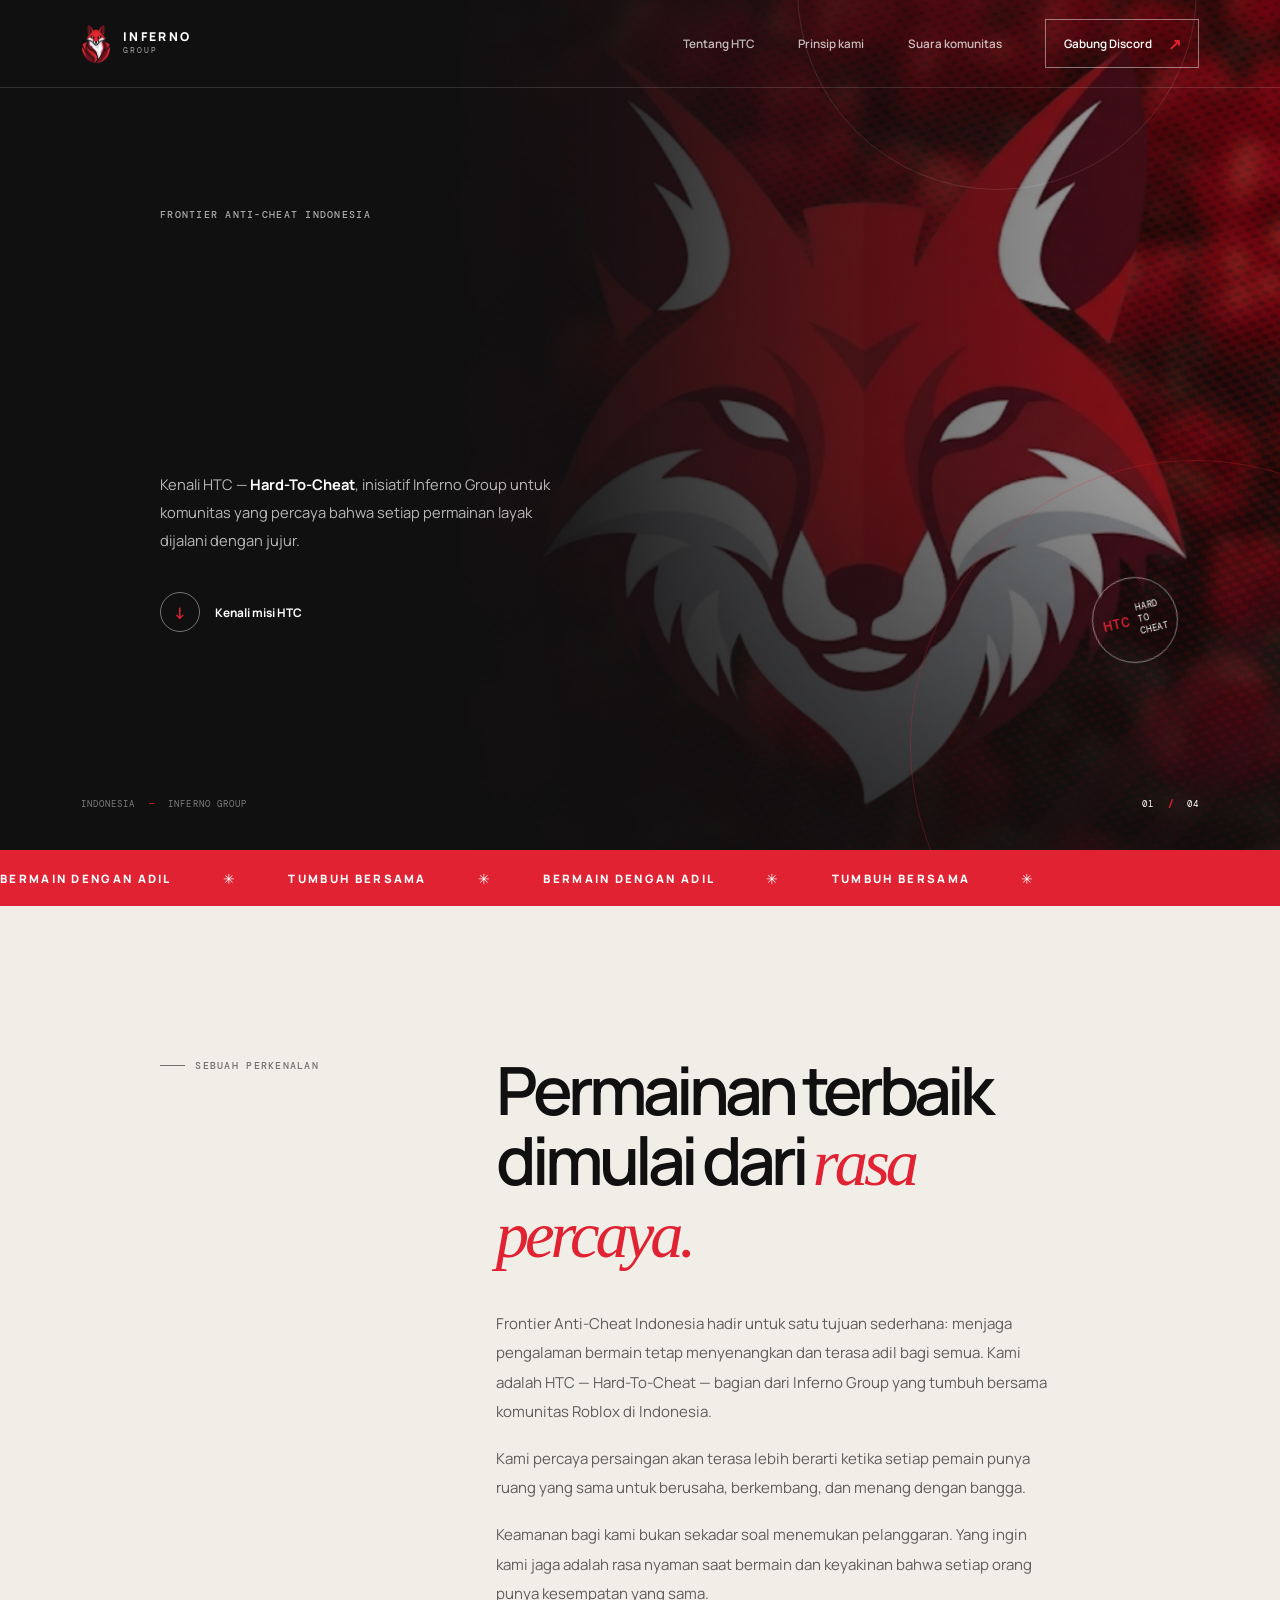
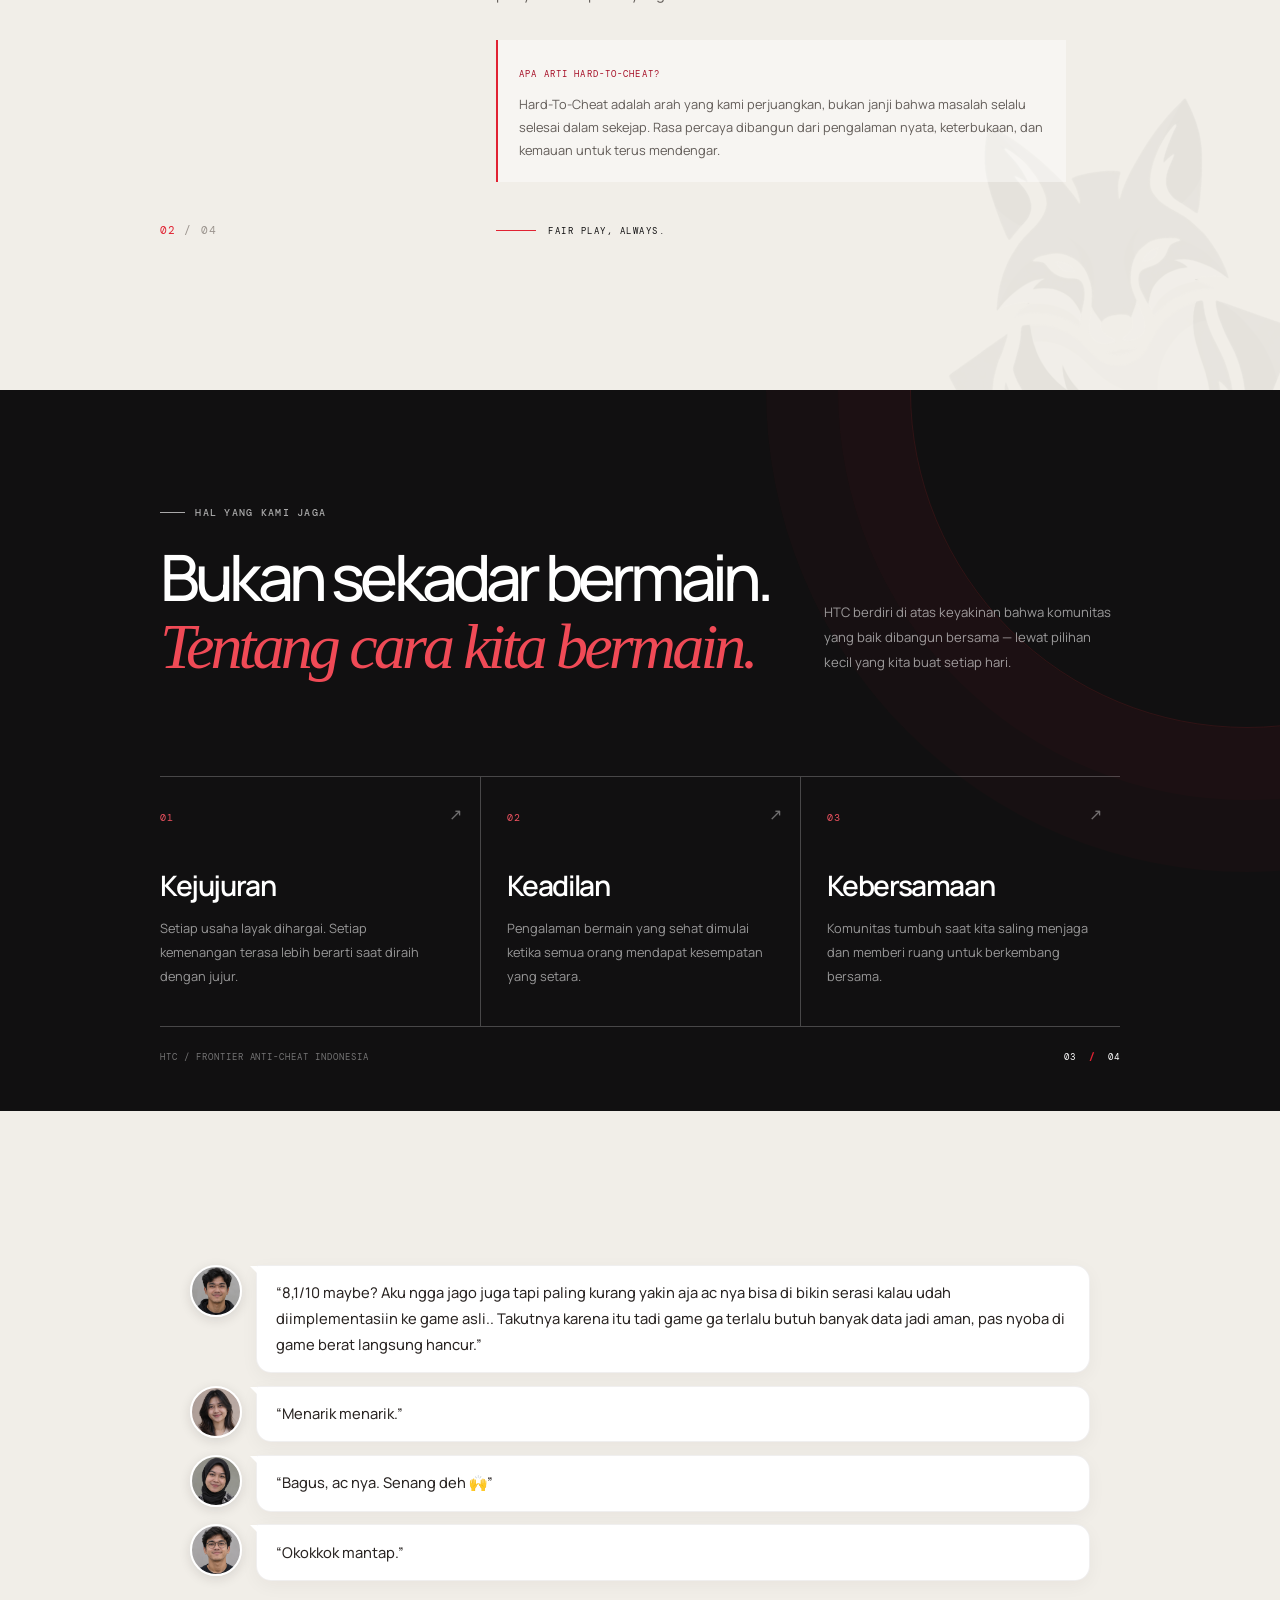
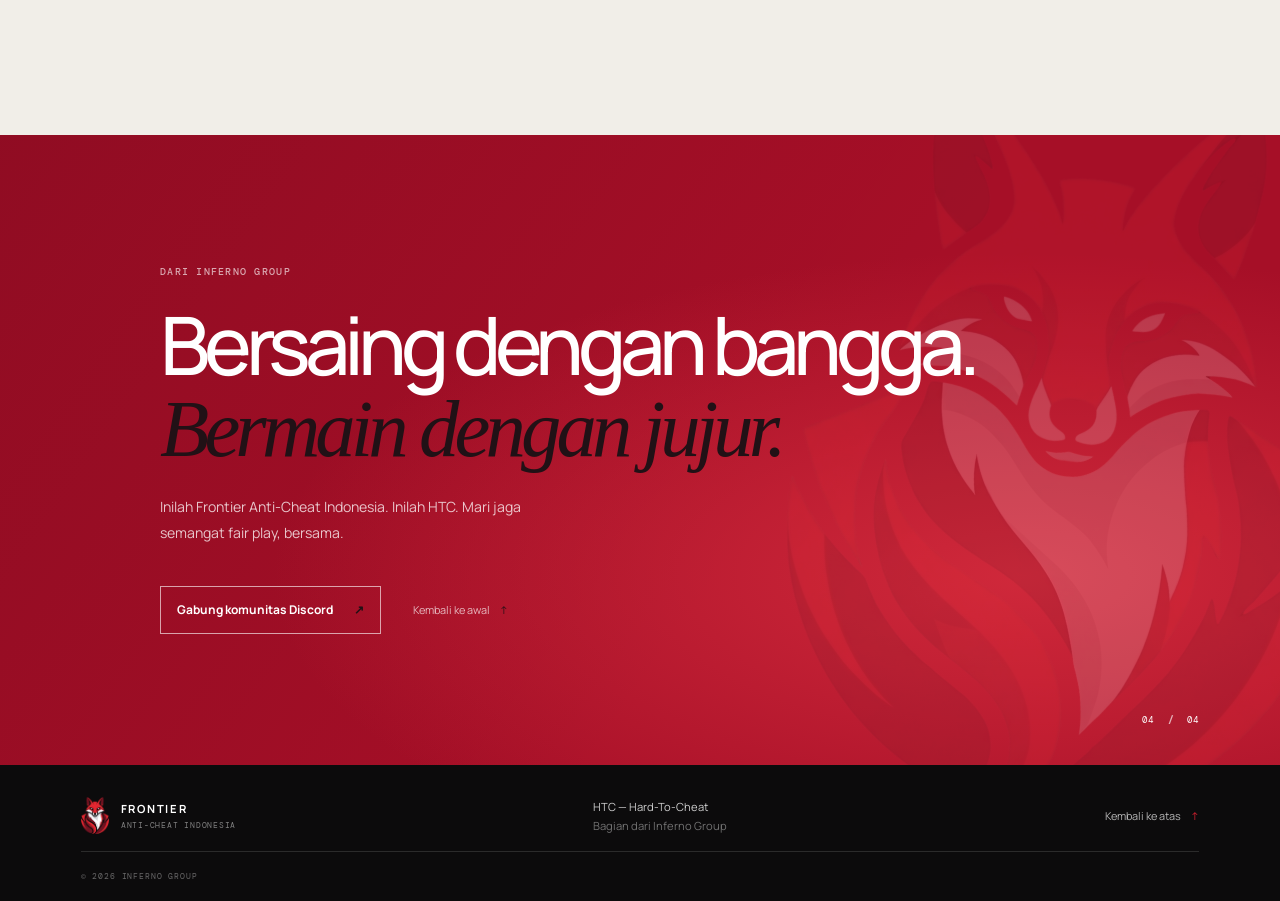
==== commit 952df052: "Simplify community messages with profile photos" ====
--- a/index.html
+++ b/index.html
@@ -114,39 +114,25 @@
         <div class="principles__bottom" aria-hidden="true"><span>HTC / FRONTIER ANTI-CHEAT INDONESIA</span><span>03 <b>/</b> 04</span></div>
       </section>
 
-      <section class="voices section-pad" id="komunitas" aria-labelledby="voices-title">
-        <div class="voices__head" data-reveal>
-          <div>
-            <p class="eyebrow"><span class="eyebrow__line"></span> SUARA KOMUNITAS</p>
-            <h2 id="voices-title">Dengar dukungannya.<br><em>Terima masukannya.</em></h2>
-          </div>
-          <p>Setiap tanggapan membantu kami memahami apa yang sudah terasa baik dan apa yang masih perlu dibuktikan.</p>
+      <section class="voices section-pad" id="komunitas" aria-label="Suara komunitas">
+        <div class="voices__grid">
+          <article class="community-message" data-reveal>
+            <span class="community-message__avatar community-message__avatar--one" aria-hidden="true"></span>
+            <blockquote class="community-message__text">“8,1/10 maybe? Aku ngga jago juga tapi paling kurang yakin aja ac nya bisa di bikin serasi kalau udah diimplementasiin ke game asli.. Takutnya karena itu tadi game ga terlalu butuh banyak data jadi aman, pas nyoba di game berat langsung hancur.”</blockquote>
+          </article>
+          <article class="community-message" data-reveal>
+            <span class="community-message__avatar community-message__avatar--two" aria-hidden="true"></span>
+            <blockquote class="community-message__text">“Menarik menarik.”</blockquote>
+          </article>
+          <article class="community-message" data-reveal>
+            <span class="community-message__avatar community-message__avatar--three" aria-hidden="true"></span>
+            <blockquote class="community-message__text">“Bagus, ac nya. Senang deh 🙌”</blockquote>
+          </article>
+          <article class="community-message" data-reveal>
+            <span class="community-message__avatar community-message__avatar--four" aria-hidden="true"></span>
+            <blockquote class="community-message__text">“Okokkok mantap.”</blockquote>
+          </article>
         </div>
-        <div class="voices__grid">
-          <article class="review review--feature" data-reveal>
-            <div class="review__top"><span class="review__rating">8,1<span> / 10</span></span><span class="review__label">MASUKAN JUJUR</span></div>
-            <blockquote>“8,1/10 maybe? Aku ngga jago juga tapi paling kurang yakin aja ac nya bisa di bikin serasi kalau udah diimplementasiin ke game asli.. Takutnya karena itu tadi game ga terlalu butuh banyak data jadi aman, pas nyoba di game berat langsung hancur.”</blockquote>
-            <p class="review__source">Anggota komunitas HTC</p>
-          </article>
-          <div class="voices__shorts">
-            <article class="review review--short" data-reveal>
-              <span class="review__label">KESAN KOMUNITAS</span>
-              <blockquote>“Menarik menarik.”</blockquote>
-              <p class="review__source">Anggota komunitas HTC</p>
-            </article>
-            <article class="review review--short" data-reveal>
-              <span class="review__label">KESAN KOMUNITAS</span>
-              <blockquote>“Bagus, ac nya. Senang deh 🙌”</blockquote>
-              <p class="review__source">Anggota komunitas HTC</p>
-            </article>
-            <article class="review review--short review--last" data-reveal>
-              <span class="review__label">KESAN KOMUNITAS</span>
-              <blockquote>“Okokkok mantap.”</blockquote>
-              <p class="review__source">Anggota komunitas HTC</p>
-            </article>
-          </div>
-        </div>
-        <p class="voices__note" data-reveal>Nama dan foto anggota tidak ditampilkan. Catatan tentang penerapan di game yang lebih berat kami terima sebagai pengingat: rasa percaya harus dibangun lewat pengalaman nyata. Pujian maupun kritik kami tampilkan apa adanya.</p>
       </section>
 
       <section class="closing" id="penutup" aria-labelledby="closing-title">
--- a/styles.css
+++ b/styles.css
@@ -111,29 +111,17 @@
 .principles__bottom { display: flex; justify-content: space-between; padding: 1.5rem 0 1rem; color: rgba(255,255,255,.42); font: .55rem var(--mono); letter-spacing: .11em; }
 .principles__bottom > span:last-child { color: #fff; }
 
-.voices { position: relative; overflow: hidden; background: var(--paper); }
-.voices::before { position: absolute; top: -20rem; left: -18rem; width: 40rem; height: 40rem; border: 1px solid rgba(166,15,39,.09); border-radius: 50%; content: ''; box-shadow: 0 0 0 4rem rgba(166,15,39,.025), 0 0 0 8rem rgba(166,15,39,.02); animation: contour-drift 32s ease-in-out infinite alternate-reverse; }
-.voices__head { position: relative; display: grid; grid-template-columns: 1.25fr .75fr; align-items: end; gap: 3rem; }
-.voices__head h2 { margin: 0; font-size: clamp(2.7rem, 5vw, 5.15rem); font-weight: 600; letter-spacing: -.075em; line-height: 1.04; }
-.voices__head h2 em { color: var(--red); font-family: Georgia, 'Times New Roman', serif; font-weight: 400; }
-.voices__head > p { max-width: 320px; margin: 0 0 .35rem auto; color: #625c58; font-size: .82rem; line-height: 1.9; }
-.voices__grid { position: relative; display: grid; grid-template-columns: 1.2fr .8fr; gap: 1rem; margin-top: clamp(3.5rem, 6.5vw, 6.5rem); }
-.review { position: relative; overflow: hidden; }
-.review--feature { display: flex; min-height: 415px; flex-direction: column; justify-content: space-between; padding: clamp(1.6rem, 3.2vw, 3.2rem); color: #fff; background: var(--ink); }
-.review--feature::before { position: absolute; top: -5rem; right: -6rem; width: 19rem; height: 19rem; border: 1px solid rgba(225,34,50,.3); border-radius: 50%; content: ''; box-shadow: 0 0 0 2.7rem rgba(225,34,50,.035), 0 0 0 5.4rem rgba(225,34,50,.025); animation: review-orbit 34s linear infinite; }
-.review__top { position: relative; display: flex; align-items: flex-start; justify-content: space-between; gap: 1rem; }
-.review__rating { color: #f14b58; font-size: clamp(2.7rem, 5vw, 4.7rem); font-weight: 600; letter-spacing: -.09em; line-height: .95; }
-.review__rating span { color: rgba(255,255,255,.48); font: .7rem var(--mono); letter-spacing: 0; }
-.review__label { color: #9f9691; font: .55rem var(--mono); letter-spacing: .13em; }
-.review--feature .review__label { padding-top: .45rem; color: rgba(255,255,255,.5); }
-.review--feature blockquote { position: relative; max-width: 660px; margin: 3rem 0 1.2rem; font-size: clamp(.9rem, 1.18vw, 1.08rem); font-weight: 500; line-height: 1.9; }
-.review__source { position: relative; margin: 0; color: #9c9590; font: .57rem var(--mono); letter-spacing: .04em; }
-.voices__shorts { display: grid; grid-template-rows: repeat(3, 1fr); gap: .7rem; }
-.review--short { display: flex; min-height: 125px; flex-direction: column; justify-content: center; padding: 1.3rem 1.5rem; border-left: 2px solid transparent; background: var(--paper-warm); transition: transform .35s cubic-bezier(.2,.7,.2,1), border-color .25s ease, background .25s ease; }
-.review--short:hover { border-color: var(--red); background: #fff; transform: translateX(6px); }
-.review--short blockquote { margin: .75rem 0 .65rem; font-size: 1rem; font-weight: 600; letter-spacing: -.025em; }
-.review--short .review__source { color: #807872; }
-.voices__note { position: relative; max-width: 700px; margin: 1.7rem 0 0 auto; color: #766f6b; font-size: .7rem; line-height: 1.8; text-align: right; }
+.voices { overflow: hidden; background: var(--paper); }
+.voices__grid { display: flex; max-width: 900px; flex-direction: column; gap: .8rem; margin-inline: auto; }
+.community-message { display: flex; align-items: flex-start; gap: .9rem; transition: transform .35s cubic-bezier(.2,.7,.2,1); }
+.community-message:hover { transform: translateX(4px); }
+.community-message__avatar { position: relative; flex: 0 0 52px; width: 52px; height: 52px; border: 2px solid #fff; border-radius: 50%; background-image: url('assets/community-profiles.png'); background-size: 200% 200%; box-shadow: 0 3px 12px rgba(37,25,24,.12); }
+.community-message__avatar--one { background-position: 0 0; }
+.community-message__avatar--two { background-position: 100% 0; }
+.community-message__avatar--three { background-position: 0 100%; }
+.community-message__avatar--four { background-position: 100% 100%; }
+.community-message__text { position: relative; flex: 1; min-width: 0; margin: 0; padding: .9rem 1.15rem; border: 1px solid rgba(45,34,32,.07); border-radius: 2px 15px 15px 15px; color: #282321; background: #fff; box-shadow: 0 5px 18px rgba(37,25,24,.045); font-size: .92rem; font-weight: 450; line-height: 1.75; }
+.community-message__text::before { position: absolute; top: 0; left: -7px; width: 0; height: 0; border-top: 7px solid #fff; border-left: 7px solid transparent; content: ''; }
 
 .closing { position: relative; isolation: isolate; display: flex; min-height: 630px; align-items: center; overflow: hidden; padding: clamp(5rem, 10vw, 10rem) clamp(1.25rem, 12.5vw, 15rem); color: #fff; background: var(--red-dark); }
 .closing::before { position: absolute; z-index: -1; inset: 0; background: radial-gradient(ellipse at 80% 70%, rgba(238,59,73,.58), transparent 52%), linear-gradient(125deg, rgba(88,4,23,.28), transparent 60%); content: ''; }
@@ -175,8 +163,9 @@
 .motion-ready .hero .round-link[data-reveal] { transition-delay: .23s; }
 .motion-ready .principle:nth-child(2) { transition-delay: .1s; }
 .motion-ready .principle:nth-child(3) { transition-delay: .2s; }
-.motion-ready .voices__shorts .review:nth-child(2) { transition-delay: .08s; }
-.motion-ready .voices__shorts .review:nth-child(3) { transition-delay: .16s; }
+.motion-ready .voices__grid .community-message:nth-child(2) { transition-delay: .08s; }
+.motion-ready .voices__grid .community-message:nth-child(3) { transition-delay: .16s; }
+.motion-ready .voices__grid .community-message:nth-child(4) { transition-delay: .24s; }
 
 @keyframes art-arrive { from { opacity: .15; clip-path: inset(0 0 0 38%); transform: scale(1.16); } to { opacity: .78; clip-path: inset(0); transform: scale(1.06); } }
 @keyframes art-drift { from { transform: scale(1.06) translate3d(0,0,0); } to { transform: scale(1.1) translate3d(-1.2%, .6%, 0); } }
@@ -187,7 +176,6 @@
 @keyframes ring-breathe { from { opacity: .35; transform: scale(.98); } to { opacity: 1; transform: scale(1.035); } }
 @keyframes fox-drift { from { transform: translateY(0) rotate(-2deg); } to { transform: translateY(-13px) rotate(3deg); } }
 @keyframes contour-drift { from { transform: translate3d(0,0,0) rotate(0); } to { transform: translate3d(2.5%,1.8%,0) rotate(8deg); } }
-@keyframes review-orbit { to { transform: rotate(360deg); } }
 
 @media (max-width: 900px) {
   .site-header { height: 76px; padding-inline: 1.5rem; }
@@ -249,17 +237,11 @@
   .principle p { max-width: 320px; font-size: .78rem; }
   .principle__mark { top: 1.35rem; right: .4rem; }
   .principles__bottom { font-size: .44rem; }
-  .voices { padding-block: 5rem; }
-  .voices__head { display: block; }
-  .voices__head h2 { font-size: clamp(2.65rem, 10vw, 3.8rem); }
-  .voices__head > p { max-width: 340px; margin: 1.4rem 0 0; font-size: .8rem; }
-  .voices__grid { grid-template-columns: 1fr; gap: .7rem; margin-top: 3rem; }
-  .review--feature { min-height: 395px; padding: 1.5rem; }
-  .review__rating { font-size: 3.1rem; }
-  .review--feature blockquote { margin-top: 2.5rem; font-size: .86rem; }
-  .voices__shorts { gap: .55rem; }
-  .review--short { min-height: 112px; padding: 1.05rem 1.2rem; }
-  .voices__note { margin-top: 1.3rem; font-size: .65rem; text-align: left; }
+  .voices { padding-block: 4.5rem; }
+  .voices__grid { gap: .7rem; }
+  .community-message { gap: .65rem; }
+  .community-message__avatar { flex-basis: 42px; width: 42px; height: 42px; }
+  .community-message__text { padding: .75rem .9rem; font-size: .84rem; line-height: 1.7; }
   .closing { min-height: 590px; padding-top: 5rem; padding-bottom: 6.5rem; }
   .closing h2 { font-size: clamp(2.75rem, 11vw, 4.2rem); }
   .closing__content > p:not(.eyebrow) { max-width: 330px; font-size: .81rem; }
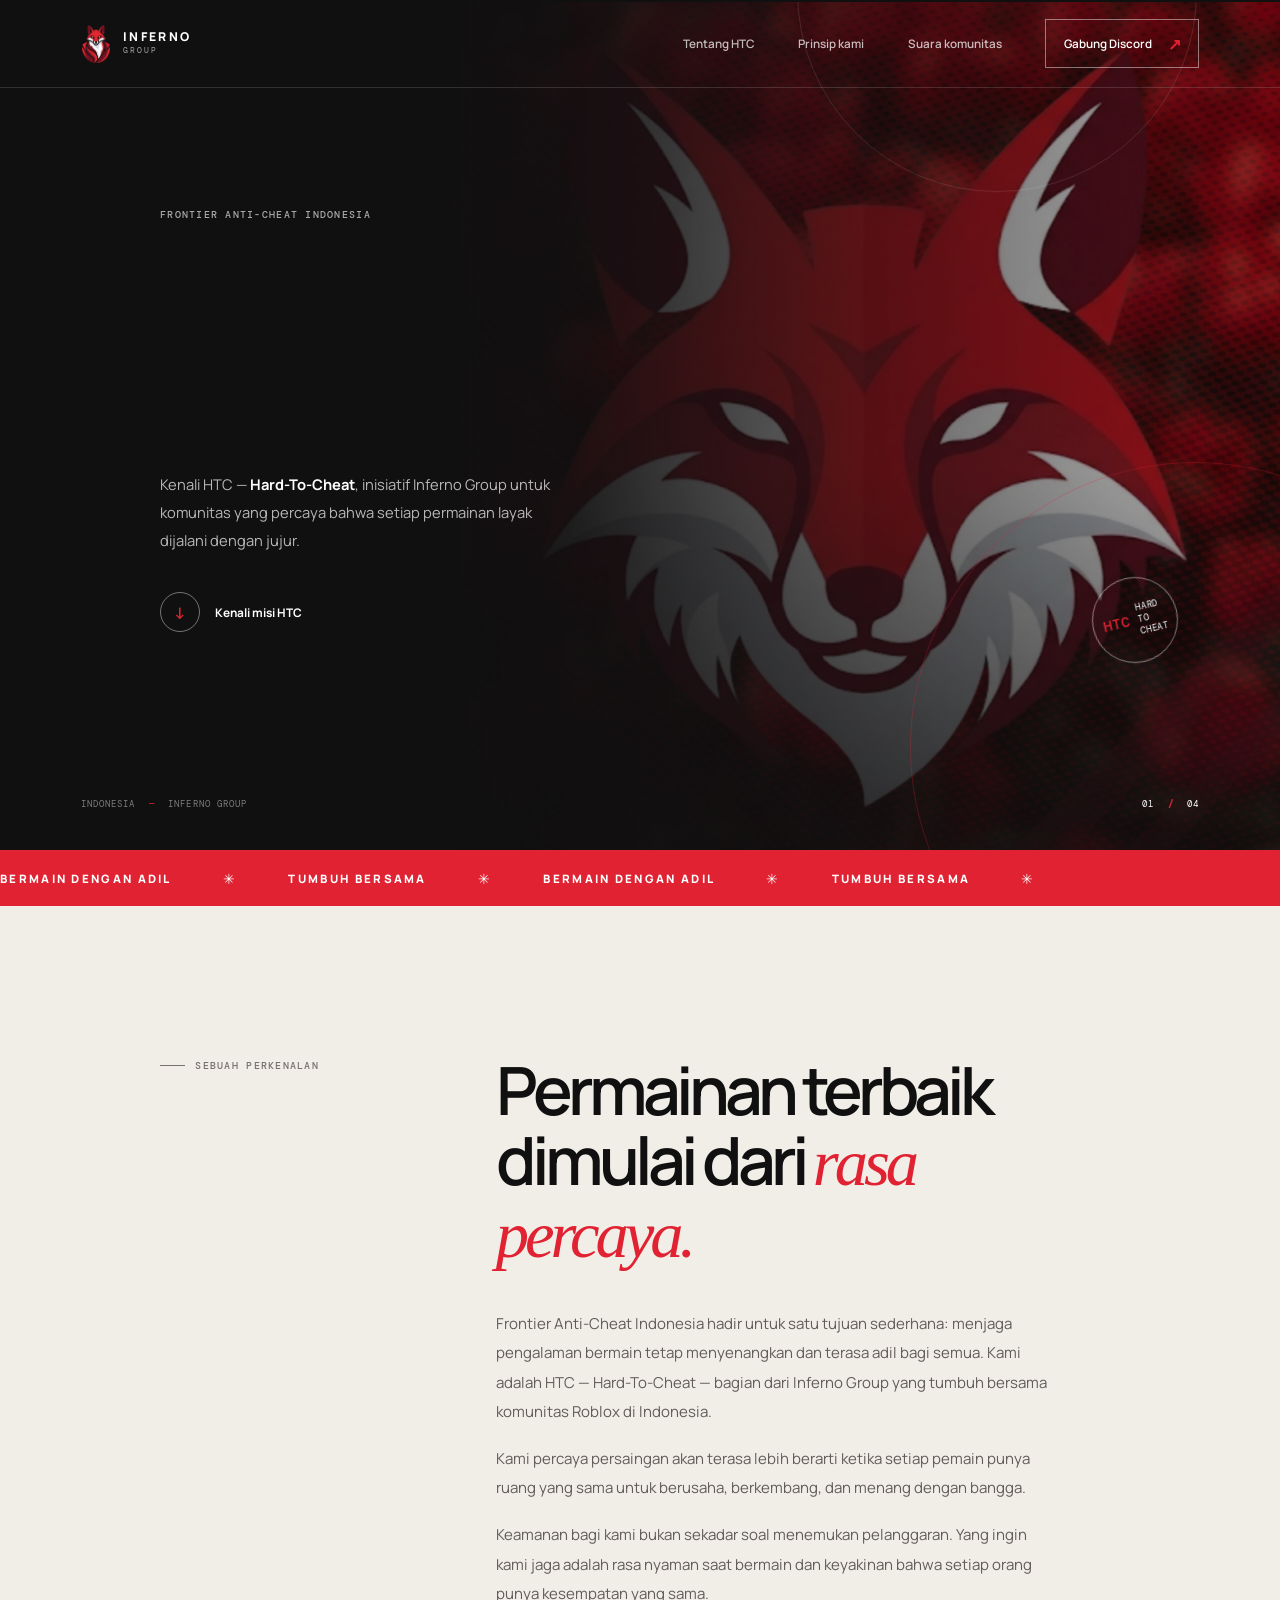
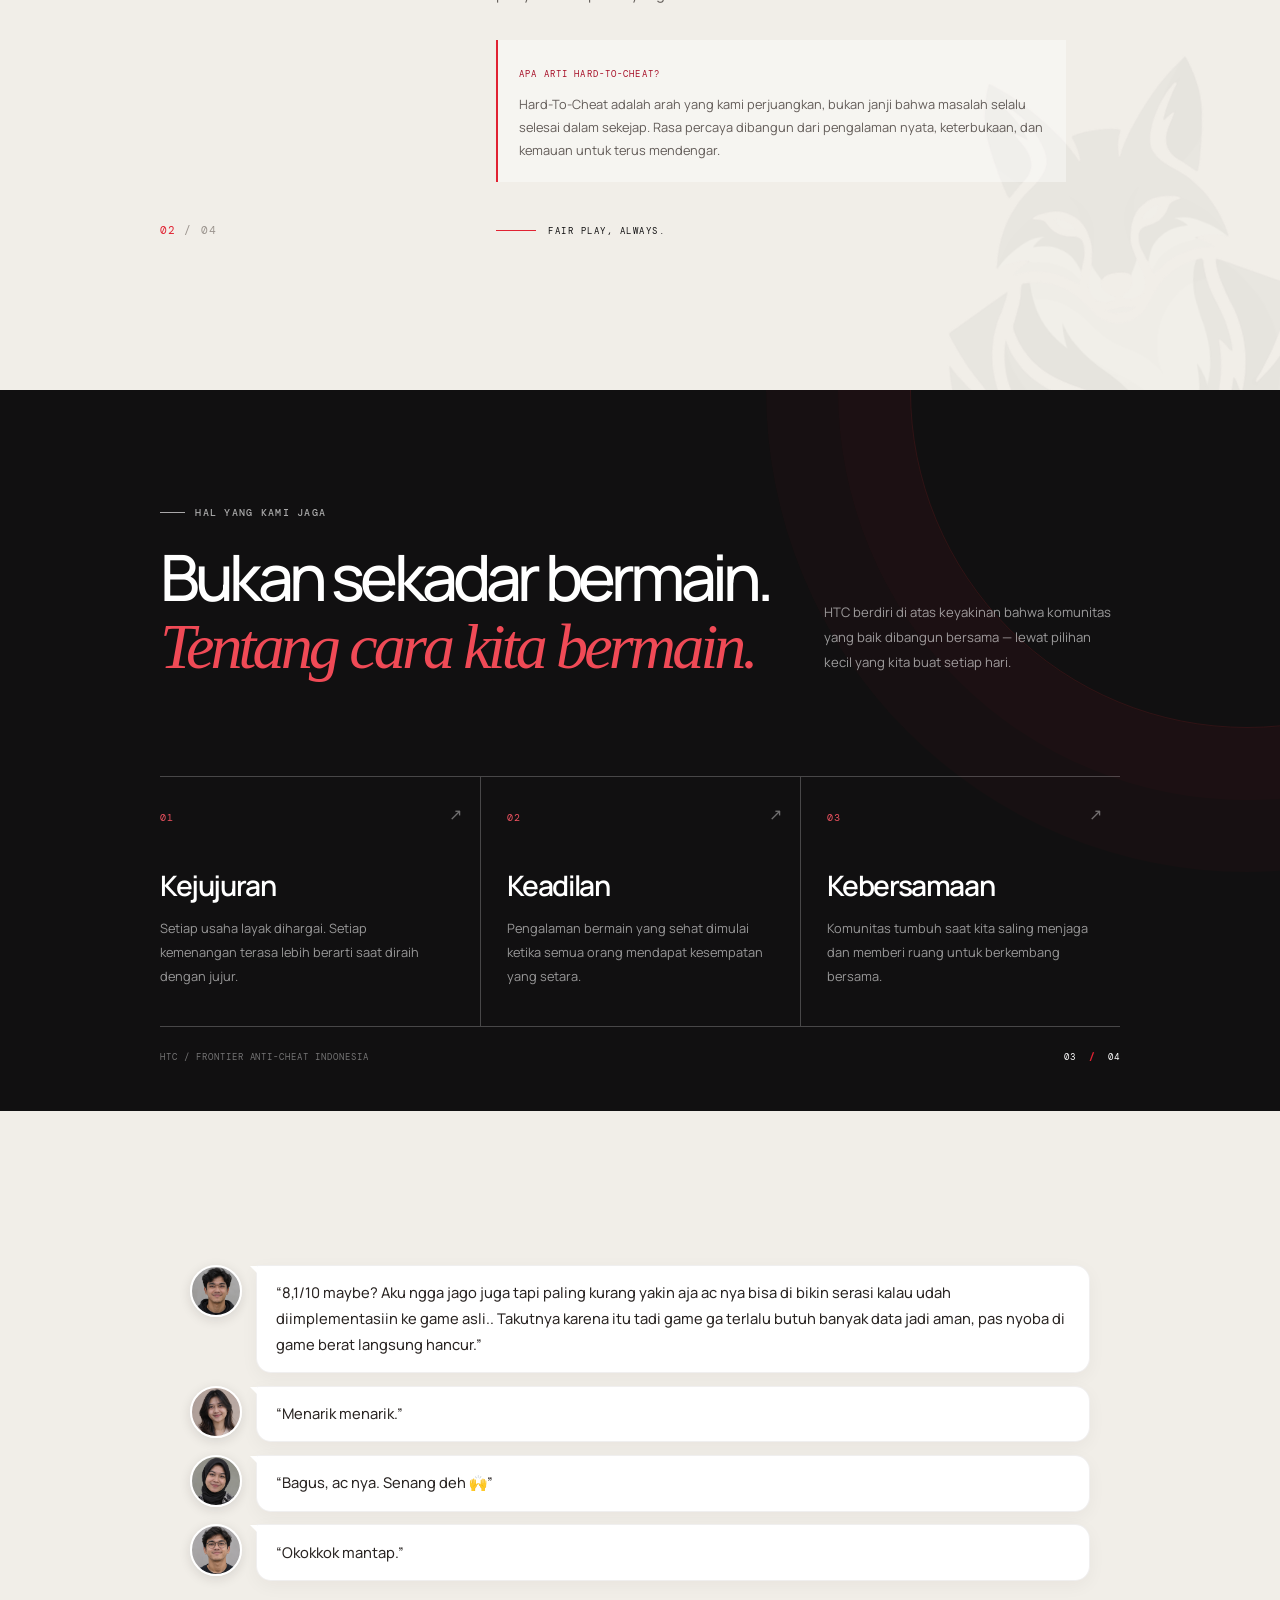
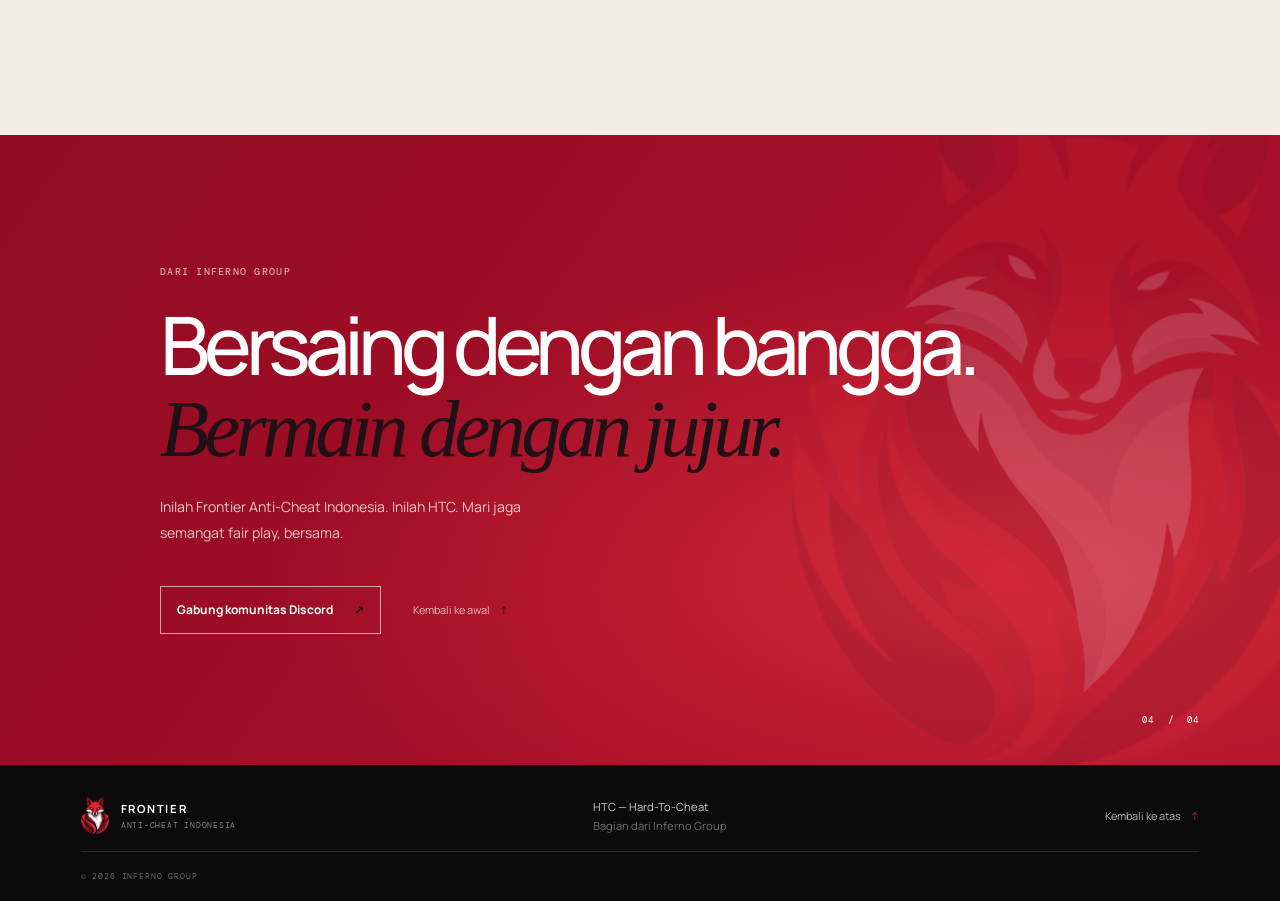
==== commit 1ae6db45: "Add richer HTC page motion" ====
--- a/index.html
+++ b/index.html
@@ -20,7 +20,7 @@
         <span class="brand__name"><strong>INFERNO</strong><span>GROUP</span></span>
       </a>
 
-      <button class="menu-toggle" type="button" aria-expanded="false" aria-controls="primary-nav">
+      <button class="menu-toggle" type="button" aria-expanded="false" aria-controls="primary-nav" data-ripple>
         <span class="menu-toggle__label">Menu</span>
         <span class="menu-toggle__icon" aria-hidden="true"><i></i><i></i></span>
       </button>
@@ -29,13 +29,13 @@
         <a href="#tentang">Tentang HTC</a>
         <a href="#prinsip">Prinsip kami</a>
         <a href="#komunitas">Suara komunitas</a>
-        <a class="nav__cta" href="https://discord.gg/inferno-studios-roblox-store-1349219570304421979" target="_blank" rel="noopener noreferrer">Gabung Discord <span aria-hidden="true">↗</span></a>
+        <a class="nav__cta" href="https://discord.gg/inferno-studios-roblox-store-1349219570304421979" target="_blank" rel="noopener noreferrer" data-ripple>Gabung Discord <span aria-hidden="true">↗</span></a>
       </nav>
     </header>
 
     <main id="main">
       <section class="hero" aria-labelledby="hero-title">
-        <div class="hero__art" aria-hidden="true">
+        <div class="hero__art" data-parallax="0.08" aria-hidden="true">
           <img src="assets/inferno-group-banner.webp" alt="">
           <span class="hero__shade"></span>
           <span class="hero__ring hero__ring--one"></span>
@@ -45,7 +45,7 @@
           <p class="eyebrow hero__eyebrow" data-reveal>FRONTIER ANTI-CHEAT INDONESIA</p>
           <h1 id="hero-title" data-reveal>Ruang bermain<br><em>yang lebih adil.</em></h1>
           <p class="hero__intro" data-reveal>Kenali HTC — <strong>Hard-To-Cheat</strong>, inisiatif Inferno Group untuk komunitas yang percaya bahwa setiap permainan layak dijalani dengan jujur.</p>
-          <a class="round-link" href="#tentang" data-reveal>
+          <a class="round-link" href="#tentang" data-reveal data-ripple>
             <span class="round-link__icon" aria-hidden="true">↓</span>
             <span>Kenali misi HTC</span>
           </a>
@@ -65,11 +65,11 @@
       </div>
 
       <section class="manifesto section-pad" id="tentang" aria-labelledby="manifesto-title">
-        <div class="manifesto__aside" data-reveal>
+        <div class="manifesto__aside" data-reveal="left">
           <p class="eyebrow"><span class="eyebrow__line"></span> SEBUAH PERKENALAN</p>
           <span class="manifesto__number">02<span> / 04</span></span>
         </div>
-        <div class="manifesto__copy" data-reveal>
+        <div class="manifesto__copy" data-reveal="right">
           <h2 id="manifesto-title">Permainan terbaik<br>dimulai dari <em>rasa percaya.</em></h2>
           <p>Frontier Anti-Cheat Indonesia hadir untuk satu tujuan sederhana: menjaga pengalaman bermain tetap menyenangkan dan terasa adil bagi semua. Kami adalah HTC — Hard-To-Cheat — bagian dari Inferno Group yang tumbuh bersama komunitas Roblox di Indonesia.</p>
           <p>Kami percaya persaingan akan terasa lebih berarti ketika setiap pemain punya ruang yang sama untuk berusaha, berkembang, dan menang dengan bangga.</p>
@@ -80,7 +80,7 @@
           </div>
           <div class="signature"><span class="signature__rule"></span><span>FAIR PLAY, ALWAYS.</span></div>
         </div>
-        <div class="manifesto__fox" aria-hidden="true"><img src="assets/inferno-group-mark.png" alt=""></div>
+        <div class="manifesto__fox" data-parallax="0.12" aria-hidden="true"><img src="assets/inferno-group-mark.png" alt=""></div>
       </section>
 
       <section class="principles" id="prinsip" aria-labelledby="principles-title">
@@ -136,13 +136,13 @@
       </section>
 
       <section class="closing" id="penutup" aria-labelledby="closing-title">
-        <div class="closing__art" aria-hidden="true"><img src="assets/inferno-group-mark.png" alt=""></div>
+        <div class="closing__art" aria-hidden="true"><img src="assets/inferno-group-mark.png" data-parallax="0.11" alt=""></div>
         <div class="closing__content" data-reveal>
           <p class="eyebrow eyebrow--light">DARI INFERNO GROUP</p>
           <h2 id="closing-title">Bersaing dengan bangga.<br><em>Bermain dengan jujur.</em></h2>
           <p>Inilah Frontier Anti-Cheat Indonesia. Inilah HTC. Mari jaga semangat fair play, bersama.</p>
           <div class="closing__actions">
-            <a class="closing__link closing__link--discord" href="https://discord.gg/inferno-studios-roblox-store-1349219570304421979" target="_blank" rel="noopener noreferrer"><span>Gabung komunitas Discord</span><span aria-hidden="true">↗</span></a>
+            <a class="closing__link closing__link--discord" href="https://discord.gg/inferno-studios-roblox-store-1349219570304421979" target="_blank" rel="noopener noreferrer" data-ripple><span>Gabung komunitas Discord</span><span aria-hidden="true">↗</span></a>
             <a class="closing__back" href="#top">Kembali ke awal <span aria-hidden="true">↑</span></a>
           </div>
         </div>
@@ -156,7 +156,7 @@
         <span><strong>FRONTIER</strong><small>ANTI-CHEAT INDONESIA</small></span>
       </a>
       <p>HTC — Hard-To-Cheat<br><span>Bagian dari Inferno Group</span></p>
-      <a class="footer-top" href="#top">Kembali ke atas <span aria-hidden="true">↑</span></a>
+      <a class="footer-top" href="#top" data-ripple>Kembali ke atas <span aria-hidden="true">↑</span></a>
       <small class="footer-copy">© <span id="year">2026</span> INFERNO GROUP</small>
     </footer>
   </body>
--- a/styles.css
+++ b/styles.css
@@ -25,7 +25,10 @@
 .skip-link { position: fixed; z-index: 100; top: .75rem; left: .75rem; padding: .75rem 1rem; color: #fff; background: var(--red); transform: translateY(-160%); }
 .skip-link:focus { transform: translateY(0); }
 .scroll-line { position: fixed; z-index: 50; top: 0; left: 0; width: 100%; height: 2px; pointer-events: none; }
-.scroll-line span { display: block; height: 100%; width: 0; background: var(--red); }
+.scroll-line span { display: block; height: 100%; width: 0; background: var(--red); box-shadow: 0 0 10px rgba(225,34,50,.65); }
+
+html.motion-ready body::before { position: fixed; z-index: 90; inset: 0; background: var(--red-dark); content: ''; pointer-events: none; transform: scaleY(1); transform-origin: top; transition: transform 1.1s cubic-bezier(.76,0,.24,1); }
+html.page-entered body::before { transform: scaleY(0); }
 
 .site-header { position: absolute; z-index: 20; top: 0; left: 0; display: flex; align-items: center; justify-content: space-between; width: 100%; height: 88px; padding: 0 clamp(1.25rem, 6.3vw, 7.5rem); color: #fff; border-bottom: 1px solid rgba(255,255,255,.14); }
 .brand { display: inline-flex; align-items: center; gap: .7rem; }
@@ -35,15 +38,18 @@
 .brand__name span { color: rgba(255,255,255,.62); font: .52rem var(--mono); letter-spacing: .26em; }
 .nav { display: flex; align-items: center; gap: clamp(1.5rem, 3.4vw, 3.8rem); font-size: .73rem; font-weight: 600; }
 .nav > a:not(.nav__cta) { color: rgba(255,255,255,.72); transition: color .2s ease; }
+.nav > a:not(.nav__cta) { position: relative; }
+.nav > a:not(.nav__cta)::after { position: absolute; right: 0; bottom: -.45rem; left: 0; height: 1px; background: var(--red); content: ''; transform: scaleX(0); transform-origin: left; transition: transform .3s cubic-bezier(.2,.7,.2,1); }
 .nav > a:not(.nav__cta):hover { color: #fff; }
-.nav > a[aria-current="location"]:not(.nav__cta) { color: #fff; text-decoration: underline; text-decoration-color: var(--red); text-underline-offset: .45rem; }
+.nav > a:not(.nav__cta):hover::after, .nav > a[aria-current="location"]:not(.nav__cta)::after { transform: scaleX(1); }
+.nav > a[aria-current="location"]:not(.nav__cta) { color: #fff; }
 .nav__cta { display: inline-flex; align-items: center; gap: 1rem; padding: .76rem 1.1rem; border: 1px solid rgba(255,255,255,.45); transition: background .2s ease, color .2s ease, border-color .2s ease; }
 .nav__cta:hover { color: var(--ink); background: var(--paper); border-color: var(--paper); }
 .nav__cta span { color: var(--red); font-size: 1rem; }
 .menu-toggle { display: none; }
 
 .hero { position: relative; isolation: isolate; display: flex; min-height: min(850px, 100svh); min-height: max(700px, min(850px, 100svh)); overflow: hidden; align-items: center; padding: 140px clamp(1.25rem, 12.5vw, 15rem) 118px clamp(1.25rem, 12.5vw, 15rem); color: #fff; background: var(--ink); }
-.hero__art { position: absolute; z-index: -2; inset: 0 0 0 35%; overflow: hidden; transition: transform .7s cubic-bezier(.2,.7,.2,1); will-change: transform; }
+.hero__art { position: absolute; z-index: -2; inset: 0 0 0 35%; overflow: hidden; transform: translate3d(var(--pointer-x, 0px), calc(var(--pointer-y, 0px) + var(--parallax-y, 0px)), 0); transition: transform .7s cubic-bezier(.2,.7,.2,1); will-change: transform; }
 .hero__art > img { width: 100%; height: 100%; object-fit: cover; object-position: 48% 50%; opacity: .78; transform: scale(1.06); animation: art-arrive 1.6s cubic-bezier(.2,.7,.2,1) both, art-drift 22s ease-in-out 1.6s infinite alternate; }
 .hero__shade { position: absolute; inset: 0; background: linear-gradient(90deg, #111011 0%, rgba(17,16,17,.95) 12%, rgba(17,16,17,.55) 48%, rgba(17,16,17,.08) 100%), linear-gradient(0deg, rgba(17,16,17,.66), transparent 45%); }
 .hero__content { position: relative; z-index: 1; width: min(660px, 62vw); padding-bottom: 2rem; }
@@ -70,7 +76,7 @@
 .hero__ring--two { animation: ring-breathe 9s ease-in-out infinite alternate; }
 
 .ticker { overflow: hidden; padding: 1.2rem 0 1.1rem; color: #fff; background: var(--red); }
-.ticker__track { display: flex; width: max-content; align-items: center; gap: clamp(1.6rem, 4vw, 4rem); animation: ticker-scroll 33s linear infinite; font-size: clamp(.65rem, .9vw, .82rem); font-weight: 800; letter-spacing: .2em; white-space: nowrap; }
+.ticker__track { display: flex; width: max-content; align-items: center; gap: clamp(1.6rem, 4vw, 4rem); animation: ticker-scroll 25s linear infinite; font-size: clamp(.65rem, .9vw, .82rem); font-weight: 800; letter-spacing: .2em; white-space: nowrap; }
 .ticker__track b { font-size: .9rem; font-weight: 400; }
 
 .section-pad { padding: clamp(6rem, 12vw, 12rem) clamp(1.25rem, 12.5vw, 15rem); }
@@ -84,7 +90,7 @@
 .manifesto__copy > p { max-width: 560px; margin: 0 0 1.1rem; color: #625c58; font-size: .94rem; line-height: 1.95; }
 .signature { display: flex; align-items: center; gap: .8rem; margin-top: 2.7rem; color: var(--ink); font: .58rem var(--mono); letter-spacing: .16em; }
 .signature__rule { width: 40px; height: 1px; background: var(--red); }
-.manifesto__fox { position: absolute; right: -1.5%; bottom: -18%; width: min(28vw, 370px); opacity: .055; filter: grayscale(1); transform: rotate(-8deg); }
+.manifesto__fox { position: absolute; right: -1.5%; bottom: -18%; width: min(28vw, 370px); opacity: .055; filter: grayscale(1); transform: translate3d(0,var(--parallax-y,0px),0) rotate(-8deg); }
 .manifesto__fox img { display: block; width: 100%; animation: fox-drift 11s ease-in-out infinite alternate; }
 .manifesto__note { max-width: 570px; margin-top: 2rem; padding: 1.25rem 1.35rem 1.2rem; border-left: 2px solid var(--red); background: rgba(255,255,255,.4); }
 .manifesto__note-label { color: var(--red-dark); font: .58rem var(--mono); letter-spacing: .12em; }
@@ -106,8 +112,8 @@
 .principle__number { color: #ee5260; font: .65rem var(--mono); letter-spacing: .09em; }
 .principle h3 { margin: 2.5rem 0 .8rem; font-size: clamp(1.5rem, 2.2vw, 2.15rem); font-weight: 600; letter-spacing: -.05em; }
 .principle p { max-width: 270px; margin: 0; color: rgba(255,255,255,.57); font-size: .8rem; line-height: 1.85; }
-.principle__mark { position: absolute; top: 1.6rem; right: 1.1rem; color: rgba(255,255,255,.4); font-size: 1rem; transition: transform .25s ease, color .25s ease; }
-.principle:hover .principle__mark { color: var(--red); transform: translate(3px,-3px); }
+.principle__mark { position: absolute; top: 1.6rem; right: 1.1rem; color: rgba(255,255,255,.4); font-size: 1rem; transition: transform .45s cubic-bezier(.2,.7,.2,1), color .25s ease; }
+.principle:hover .principle__mark { color: var(--red); transform: translate(5px,-5px) rotate(45deg) scale(1.2); }
 .principles__bottom { display: flex; justify-content: space-between; padding: 1.5rem 0 1rem; color: rgba(255,255,255,.42); font: .55rem var(--mono); letter-spacing: .11em; }
 .principles__bottom > span:last-child { color: #fff; }
 
@@ -115,18 +121,21 @@
 .voices__grid { display: flex; max-width: 900px; flex-direction: column; gap: .8rem; margin-inline: auto; }
 .community-message { display: flex; align-items: flex-start; gap: .9rem; transition: transform .35s cubic-bezier(.2,.7,.2,1); }
 .community-message:hover { transform: translateX(4px); }
-.community-message__avatar { position: relative; flex: 0 0 52px; width: 52px; height: 52px; border: 2px solid #fff; border-radius: 50%; background-image: url('assets/community-profiles.png'); background-size: 200% 200%; box-shadow: 0 3px 12px rgba(37,25,24,.12); }
+.community-message__avatar { position: relative; flex: 0 0 52px; width: 52px; height: 52px; border: 2px solid #fff; border-radius: 50%; background-image: url('assets/community-profiles.png'); background-size: 200% 200%; box-shadow: 0 3px 12px rgba(37,25,24,.12); transition: transform .5s cubic-bezier(.2,.7,.2,1), box-shadow .35s ease; }
+.community-message:hover .community-message__avatar { transform: rotate(-9deg) scale(1.1); box-shadow: 0 7px 20px rgba(37,25,24,.2); }
 .community-message__avatar--one { background-position: 0 0; }
 .community-message__avatar--two { background-position: 100% 0; }
 .community-message__avatar--three { background-position: 0 100%; }
 .community-message__avatar--four { background-position: 100% 100%; }
 .community-message__text { position: relative; flex: 1; min-width: 0; margin: 0; padding: .9rem 1.15rem; border: 1px solid rgba(45,34,32,.07); border-radius: 2px 15px 15px 15px; color: #282321; background: #fff; box-shadow: 0 5px 18px rgba(37,25,24,.045); font-size: .92rem; font-weight: 450; line-height: 1.75; }
+.community-message__text { transition: transform .35s cubic-bezier(.2,.7,.2,1), box-shadow .35s ease; }
+.community-message:hover .community-message__text { transform: translateY(-3px); box-shadow: 0 10px 25px rgba(37,25,24,.1); }
 .community-message__text::before { position: absolute; top: 0; left: -7px; width: 0; height: 0; border-top: 7px solid #fff; border-left: 7px solid transparent; content: ''; }
 
 .closing { position: relative; isolation: isolate; display: flex; min-height: 630px; align-items: center; overflow: hidden; padding: clamp(5rem, 10vw, 10rem) clamp(1.25rem, 12.5vw, 15rem); color: #fff; background: var(--red-dark); }
 .closing::before { position: absolute; z-index: -1; inset: 0; background: radial-gradient(ellipse at 80% 70%, rgba(238,59,73,.58), transparent 52%), linear-gradient(125deg, rgba(88,4,23,.28), transparent 60%); content: ''; }
 .closing__art { position: absolute; z-index: -1; top: 50%; right: -5vw; width: min(43vw, 570px); opacity: .16; transform: translateY(-50%) rotate(6deg); animation: closing-drift 12s ease-in-out infinite alternate; }
-.closing__art img { display: block; width: 100%; }
+.closing__art img { display: block; width: 100%; transform: translate3d(0,var(--parallax-y,0px),0); }
 .closing__content { max-width: 850px; }
 .closing h2 { margin: 0; font-size: clamp(2.8rem, 6.3vw, 6.35rem); font-weight: 500; letter-spacing: -.075em; line-height: 1.01; }
 .closing h2 em { color: #211116; }
@@ -150,22 +159,41 @@
 .footer-brand small { color: rgba(255,255,255,.48); font: .48rem var(--mono); letter-spacing: .1em; }
 .site-footer > p { margin: 0; color: rgba(255,255,255,.8); font-size: .7rem; line-height: 1.7; }
 .site-footer > p span { color: rgba(255,255,255,.42); }
-.footer-top { justify-self: end; color: rgba(255,255,255,.7); font-size: .68rem; }
-.footer-top span { padding-left: .55rem; color: var(--red); }
+.footer-top { justify-self: end; color: rgba(255,255,255,.7); font-size: .68rem; transition: color .2s ease; }
+.footer-top:hover { color: #fff; }
+.footer-top span { display: inline-block; padding-left: .55rem; color: var(--red); transition: transform .3s ease; }
+.footer-top:hover span { transform: translateY(-4px); }
 .footer-copy { grid-column: 1 / -1; padding-top: 1.2rem; border-top: 1px solid rgba(255,255,255,.13); color: rgba(255,255,255,.38); font: .53rem var(--mono); letter-spacing: .1em; }
 
 [data-reveal] { opacity: 1; transform: none; }
-.motion-ready [data-reveal] { opacity: 0; transform: translateY(22px); transition: opacity .75s ease, transform .75s cubic-bezier(.2,.7,.2,1); }
-.motion-ready [data-reveal].is-visible { opacity: 1; transform: translateY(0); }
+.motion-ready [data-reveal] { opacity: 0; transform: translate3d(0,38px,0) scale(.985); transition: opacity .85s ease, transform .95s cubic-bezier(.16,1,.3,1); }
+.motion-ready [data-reveal="left"] { transform: translate3d(-46px,0,0) scale(.985); }
+.motion-ready [data-reveal="right"] { transform: translate3d(46px,0,0) scale(.985); }
+.motion-ready [data-reveal].is-visible { opacity: 1; transform: translate3d(0,0,0) scale(1); }
 .motion-ready .hero h1[data-reveal] { clip-path: inset(0 0 100% 0); transform: none; transition: clip-path .95s cubic-bezier(.2,.7,.2,1) .08s, opacity .75s ease .08s; }
 .motion-ready .hero h1[data-reveal].is-visible { clip-path: inset(0); transform: none; }
 .motion-ready .hero__intro[data-reveal] { transition-delay: .16s; }
 .motion-ready .hero .round-link[data-reveal] { transition-delay: .23s; }
+.motion-ready .site-header { animation: header-arrive .8s cubic-bezier(.16,1,.3,1) .18s both; }
+.motion-ready .hero__meta { animation: meta-arrive .8s cubic-bezier(.16,1,.3,1) .72s both; }
+.motion-ready .hero__stamp { animation: stamp-arrive .85s cubic-bezier(.16,1,.3,1) .68s both, stamp-float 7s ease-in-out 1.6s infinite; }
 .motion-ready .principle:nth-child(2) { transition-delay: .1s; }
 .motion-ready .principle:nth-child(3) { transition-delay: .2s; }
 .motion-ready .voices__grid .community-message:nth-child(2) { transition-delay: .08s; }
 .motion-ready .voices__grid .community-message:nth-child(3) { transition-delay: .16s; }
 .motion-ready .voices__grid .community-message:nth-child(4) { transition-delay: .24s; }
+.motion-ready .voices__grid .community-message:nth-child(odd) { transform: translate3d(-36px,10px,0) scale(.985); }
+.motion-ready .voices__grid .community-message:nth-child(even) { transform: translate3d(36px,10px,0) scale(.985); }
+.motion-ready .voices__grid .community-message.is-visible { transform: translate3d(0,0,0) scale(1); }
+.motion-ready .voices__grid .community-message.is-visible:hover { transform: translate3d(5px,0,0) scale(1.005); }
+
+[data-ripple] { position: relative; isolation: isolate; overflow: hidden; transition: transform .22s cubic-bezier(.2,.7,.2,1); }
+[data-ripple] > .tap-ripple { position: absolute; z-index: 0; border-radius: 50%; background: radial-gradient(circle, rgba(225,34,50,.4), rgba(225,34,50,.12) 48%, transparent 72%); pointer-events: none; transform: translate(-50%,-50%) scale(.05); animation: tap-ripple .68s cubic-bezier(.2,.7,.2,1) forwards; }
+[data-ripple] > :not(.tap-ripple) { position: relative; z-index: 1; }
+[data-ripple]:active { transform: scale(.965); }
+.round-link:active .round-link__icon { transform: translateY(3px) scale(.86); }
+.closing__back { transition: color .2s ease; }
+.closing__back:hover { color: #fff; }
 
 @keyframes art-arrive { from { opacity: .15; clip-path: inset(0 0 0 38%); transform: scale(1.16); } to { opacity: .78; clip-path: inset(0); transform: scale(1.06); } }
 @keyframes art-drift { from { transform: scale(1.06) translate3d(0,0,0); } to { transform: scale(1.1) translate3d(-1.2%, .6%, 0); } }
@@ -176,6 +204,11 @@
 @keyframes ring-breathe { from { opacity: .35; transform: scale(.98); } to { opacity: 1; transform: scale(1.035); } }
 @keyframes fox-drift { from { transform: translateY(0) rotate(-2deg); } to { transform: translateY(-13px) rotate(3deg); } }
 @keyframes contour-drift { from { transform: translate3d(0,0,0) rotate(0); } to { transform: translate3d(2.5%,1.8%,0) rotate(8deg); } }
+@keyframes header-arrive { from { opacity: 0; transform: translateY(-18px); } to { opacity: 1; transform: translateY(0); } }
+@keyframes meta-arrive { from { opacity: 0; transform: translateY(12px); } to { opacity: 1; transform: translateY(0); } }
+@keyframes stamp-arrive { from { opacity: 0; filter: blur(8px); } to { opacity: 1; filter: blur(0); } }
+@keyframes tap-ripple { to { opacity: 0; transform: translate(-50%,-50%) scale(1); } }
+@keyframes menu-link-in { from { opacity: 0; transform: translateY(12px); } to { opacity: 1; transform: translateY(0); } }
 
 @media (max-width: 900px) {
   .site-header { height: 76px; padding-inline: 1.5rem; }
@@ -198,11 +231,17 @@
   .brand__name strong { font-size: .68rem; }
   .menu-toggle { display: inline-flex; align-items: center; gap: .6rem; padding: .6rem 0 .6rem .6rem; border: 0; background: transparent; color: #fff; font: .6rem var(--mono); letter-spacing: .08em; }
   .menu-toggle__icon { display: grid; gap: 5px; width: 17px; }
+  .menu-toggle__icon { transition: transform .35s cubic-bezier(.2,.7,.2,1); }
+  .menu-toggle:hover .menu-toggle__icon { transform: rotate(90deg); }
   .menu-toggle__icon i { display: block; width: 17px; height: 1px; background: #fff; transition: transform .2s ease; }
   .menu-toggle[aria-expanded="true"] .menu-toggle__icon i:first-child { transform: translateY(3px) rotate(45deg); }
   .menu-toggle[aria-expanded="true"] .menu-toggle__icon i:last-child { transform: translateY(-3px) rotate(-45deg); }
   .nav { position: absolute; top: 69px; right: 0; left: 0; display: grid; gap: 0; padding: .2rem 1.1rem 1rem; background: rgba(17,16,17,.97); opacity: 0; pointer-events: none; transform: translateY(-8px); transition: opacity .2s ease, transform .2s ease; }
   .nav.is-open { opacity: 1; pointer-events: auto; transform: translateY(0); }
+  .nav.is-open > a { animation: menu-link-in .38s cubic-bezier(.16,1,.3,1) both; }
+  .nav.is-open > a:nth-child(2) { animation-delay: .04s; }
+  .nav.is-open > a:nth-child(3) { animation-delay: .08s; }
+  .nav.is-open > a:nth-child(4) { animation-delay: .12s; }
   .nav > a:not(.nav__cta) { padding: 1rem .1rem; border-bottom: 1px solid rgba(255,255,255,.13); }
   .nav__cta { justify-content: space-between; margin-top: .8rem; }
   .hero { min-height: max(690px, 94svh); align-items: flex-end; padding: 150px 1.35rem 115px; }
@@ -257,4 +296,6 @@
 @media (prefers-reduced-motion: reduce) {
   *, *::before, *::after { scroll-behavior: auto !important; animation-duration: .01ms !important; animation-iteration-count: 1 !important; transition-duration: .01ms !important; }
   .motion-ready [data-reveal] { opacity: 1; transform: none; }
+  html.motion-ready body::before { display: none; }
+  [data-ripple] > .tap-ripple { display: none; }
 }
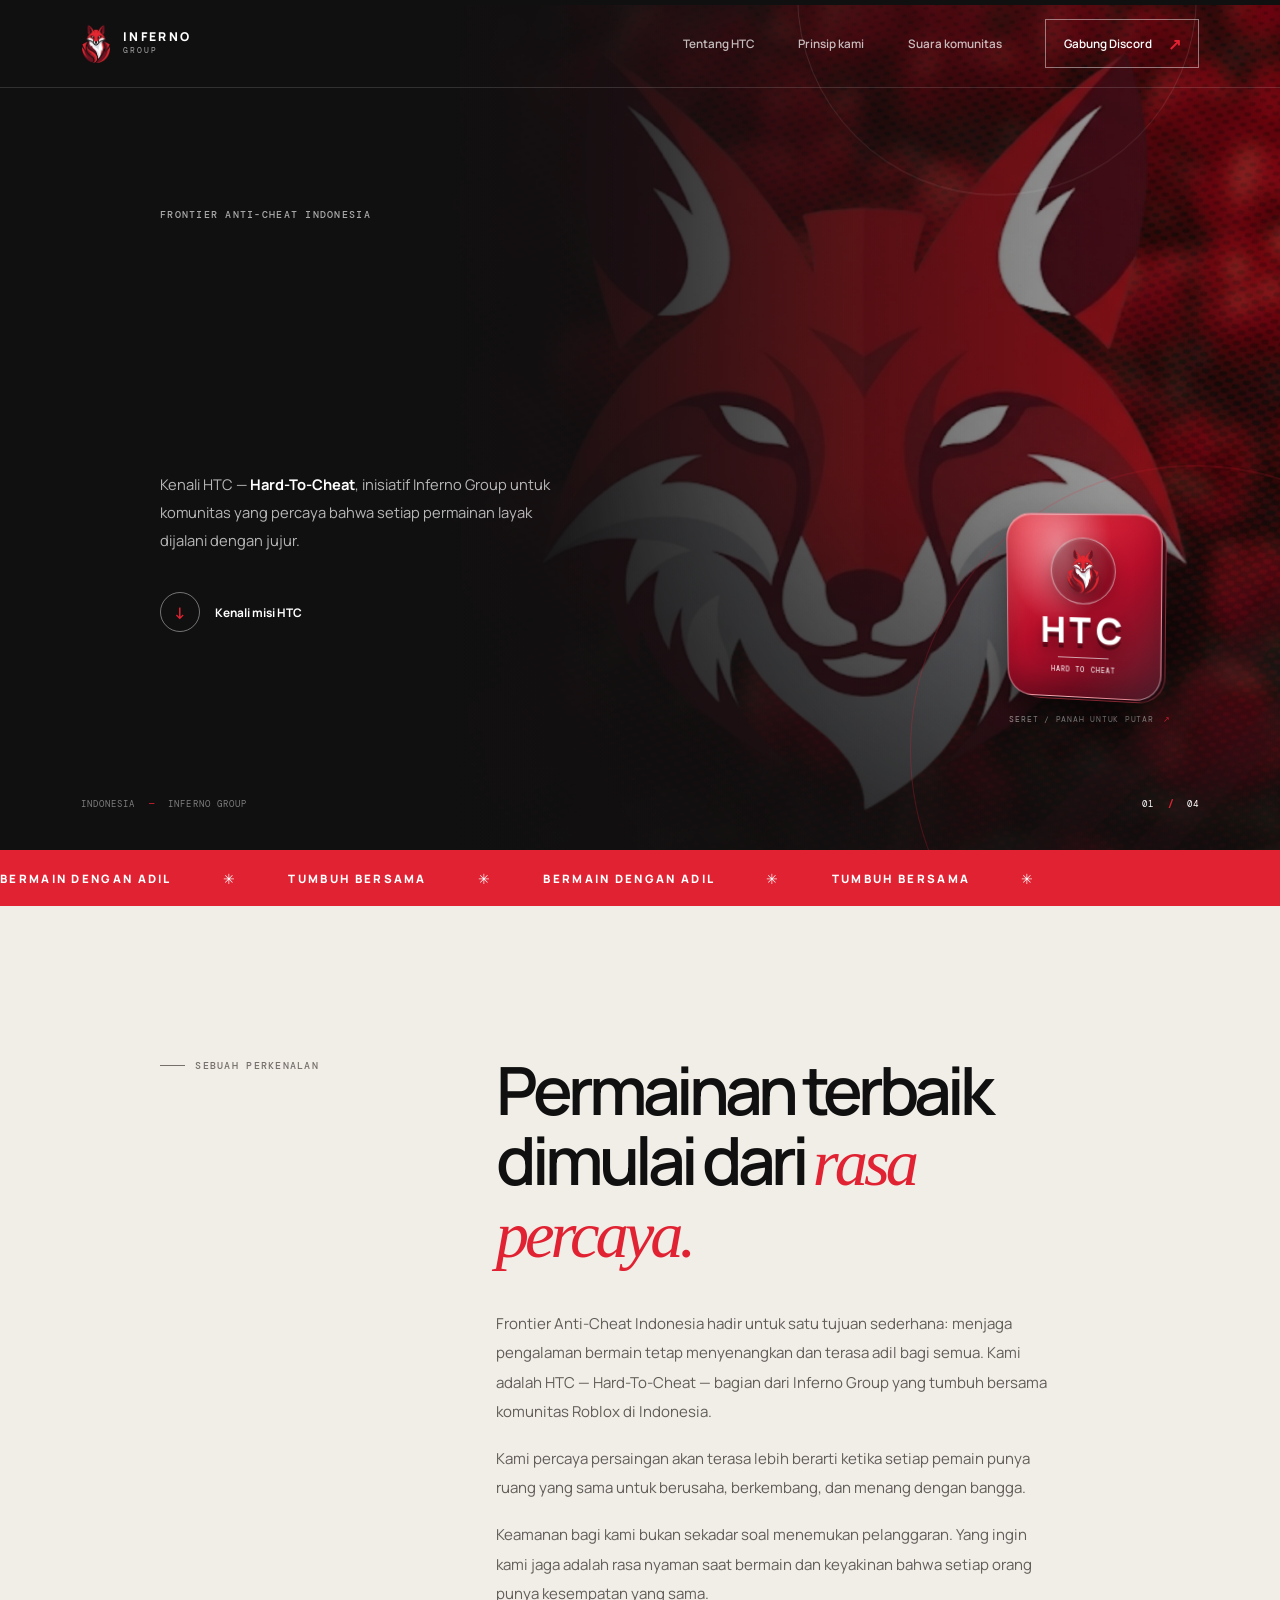
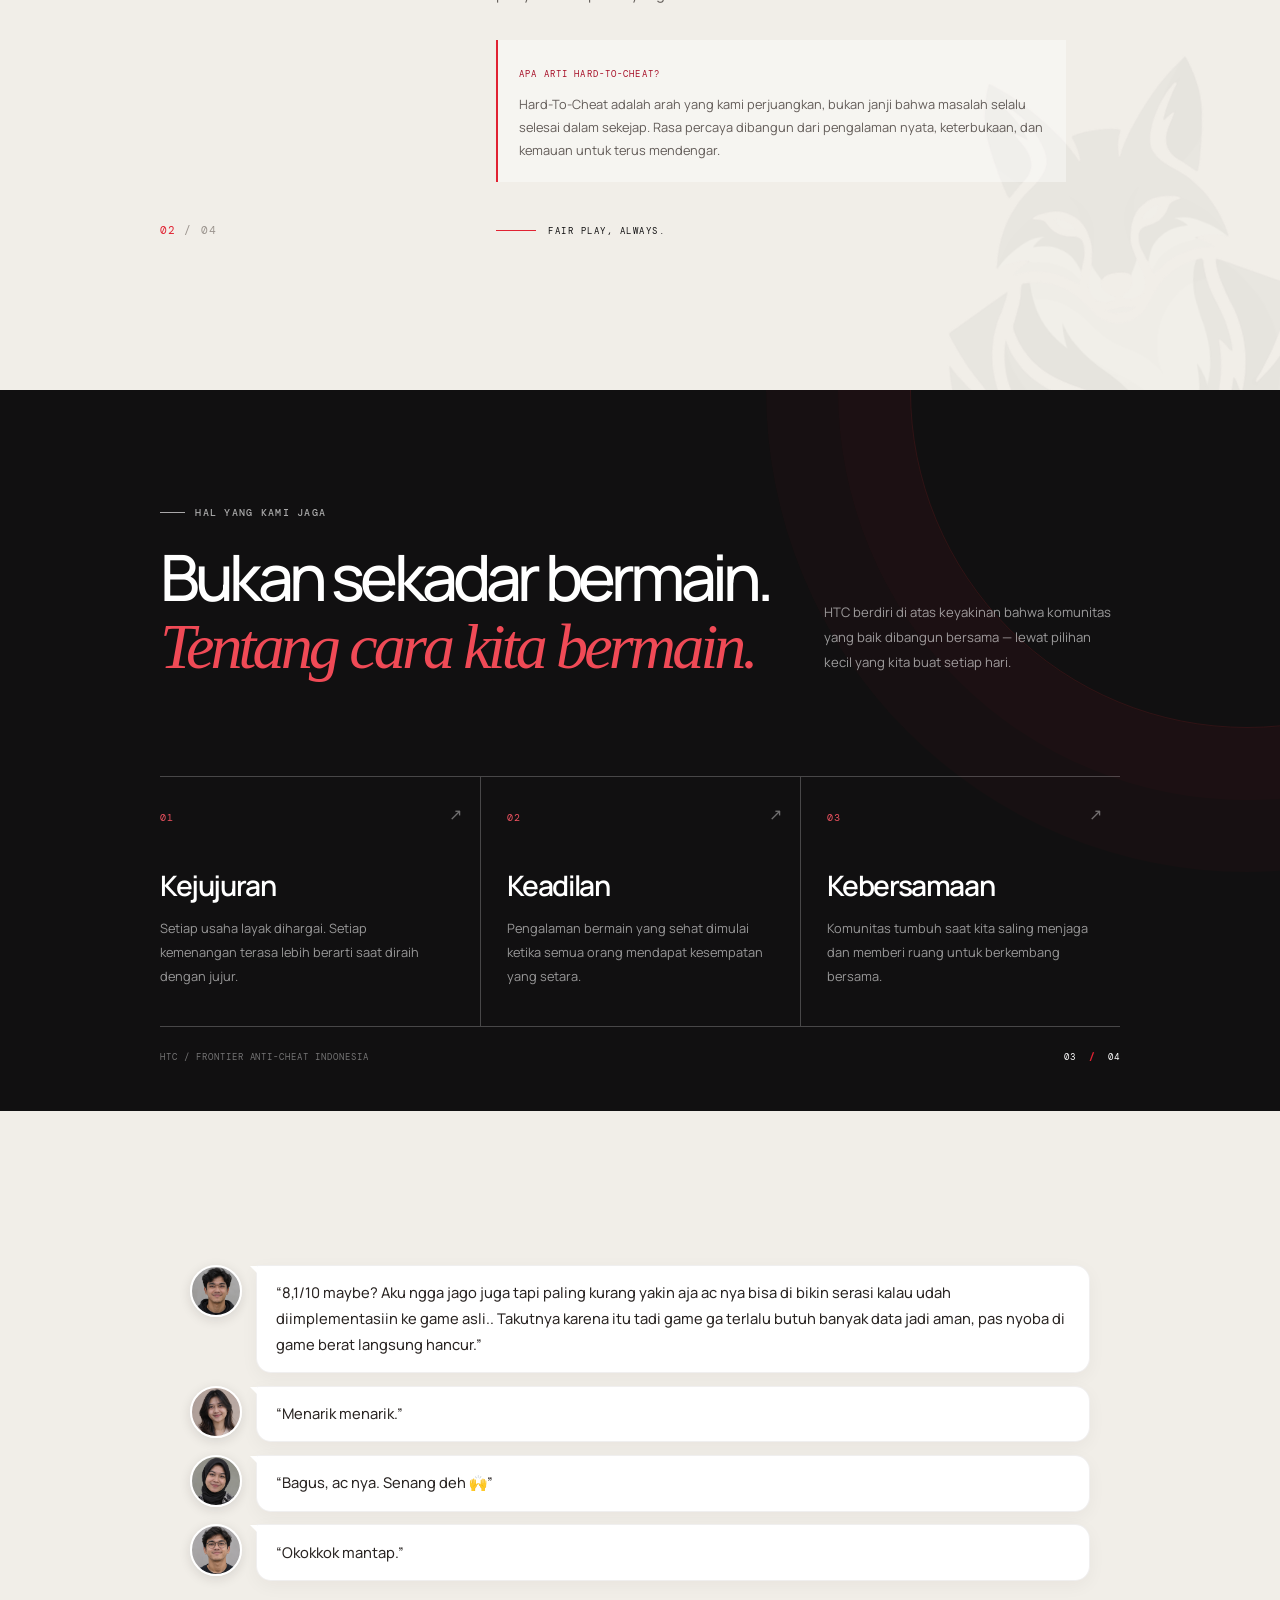
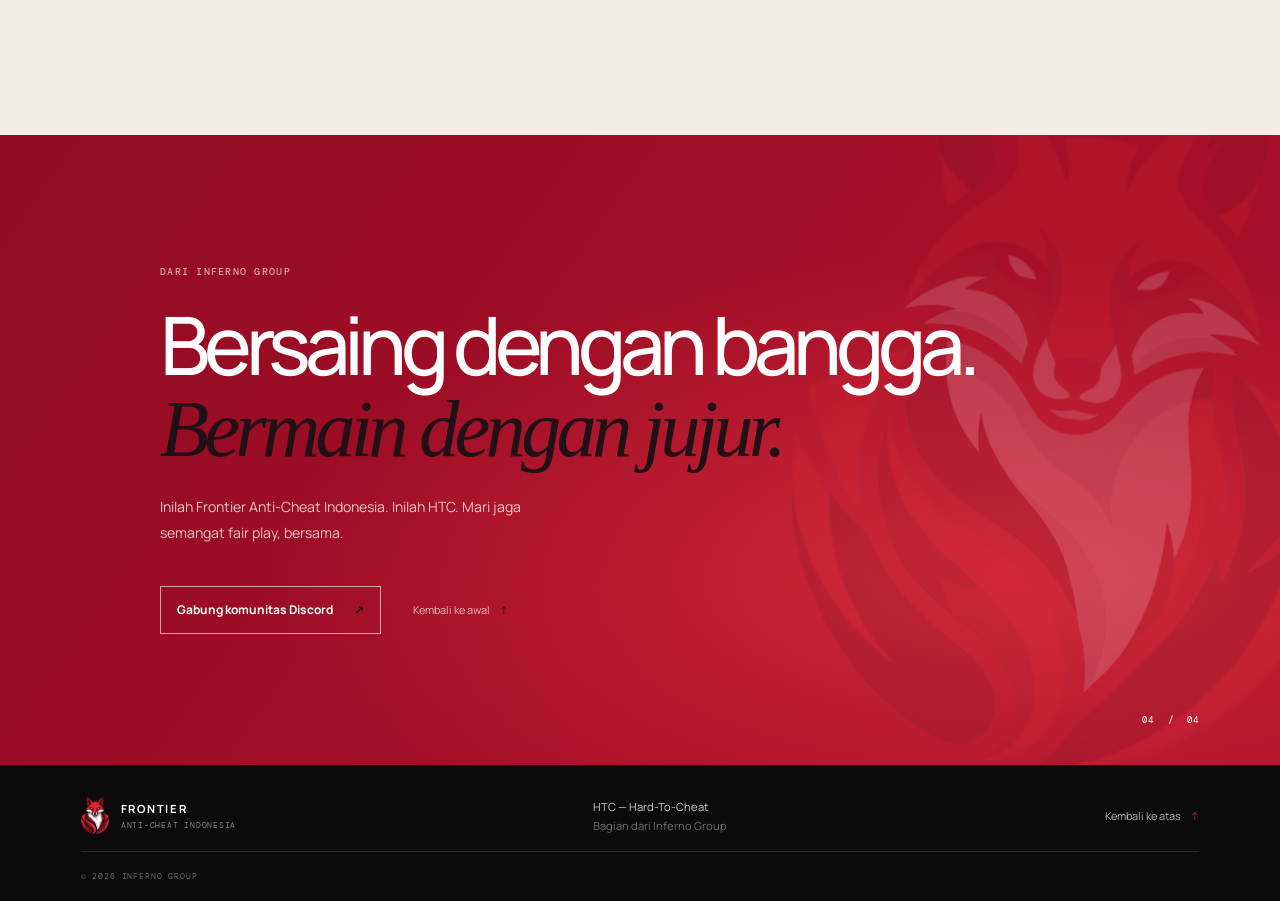
==== commit 1e84c37f: "Add interactive 3D HTC logo" ====
--- a/index.html
+++ b/index.html
@@ -54,7 +54,26 @@
           <span>INDONESIA <i>—</i> INFERNO GROUP</span>
           <span class="hero__index">01 <b>/</b> 04</span>
         </div>
-        <div class="hero__stamp" aria-hidden="true"><span>HTC</span><i>HARD<br>TO<br>CHEAT</i></div>
+        <button class="htc-logo" type="button" data-htc-logo aria-label="Logo HTC tiga dimensi. Seret untuk memutar, atau gunakan tombol panah." aria-describedby="htc-logo-hint">
+          <span class="htc-logo__model" aria-hidden="true">
+            <span class="htc-logo__side"></span>
+            <span class="htc-logo__face htc-logo__face--front">
+              <span class="htc-logo__symbol"><img src="assets/inferno-group-mark.png" alt=""></span>
+              <span class="htc-logo__letters">HTC</span>
+              <span class="htc-logo__rule"></span>
+              <span class="htc-logo__tagline">HARD TO CHEAT</span>
+              <span class="htc-logo__shine"></span>
+            </span>
+            <span class="htc-logo__face htc-logo__face--back">
+              <span class="htc-logo__symbol"><img src="assets/inferno-group-mark.png" alt=""></span>
+              <span class="htc-logo__letters">HTC</span>
+              <span class="htc-logo__rule"></span>
+              <span class="htc-logo__tagline">INFERNO GROUP</span>
+              <span class="htc-logo__shine"></span>
+            </span>
+          </span>
+        </button>
+        <span class="htc-logo__hint" id="htc-logo-hint" aria-hidden="true">SERET / PANAH UNTUK PUTAR <span>↗</span></span>
       </section>
 
       <div class="ticker" aria-label="Bermain dengan adil, tumbuh bersama">
--- a/styles.css
+++ b/styles.css
@@ -66,9 +66,23 @@
 .hero__meta { position: absolute; right: clamp(1.25rem, 6.3vw, 7.5rem); bottom: 2.5rem; left: clamp(1.25rem, 6.3vw, 7.5rem); display: flex; justify-content: space-between; color: rgba(255,255,255,.46); font: .57rem var(--mono); letter-spacing: .12em; }
 .hero__meta i, .hero__index b, .principles__bottom b, .closing__note b { padding: 0 .45rem; color: var(--red); font-style: normal; }
 .hero__index { color: #fff; }
-.hero__stamp { position: absolute; right: 8%; bottom: 22%; display: flex; align-items: center; gap: .55rem; width: 86px; height: 86px; justify-content: center; border: 1px solid rgba(255,255,255,.48); border-radius: 50%; color: #fff; font: .57rem var(--mono); letter-spacing: .08em; transform: rotate(-13deg); animation: stamp-float 7s ease-in-out infinite; }
-.hero__stamp span { color: var(--red); font-size: .9rem; font-weight: 500; }
-.hero__stamp i { font-style: normal; line-height: 1.35; }
+.htc-logo { position: absolute; z-index: 3; right: 9%; bottom: 18%; width: 158px; height: 184px; padding: 0; border: 0; border-radius: 26px; color: #fff; background: transparent; cursor: grab; perspective: 1000px; touch-action: none; -webkit-tap-highlight-color: transparent; }
+.htc-logo:active { cursor: grabbing; }
+.htc-logo:focus-visible { outline-color: #fff; outline-offset: 9px; }
+.htc-logo__model { position: absolute; inset: 0; transform: rotateX(var(--logo-x,-7deg)) rotateY(var(--logo-y,-14deg)); transform-style: preserve-3d; transition: transform .24s cubic-bezier(.2,.7,.2,1); will-change: transform; }
+.htc-logo.is-dragging .htc-logo__model { transition: none; }
+.htc-logo__side { position: absolute; inset: 7px 0 -8px; border: 1px solid rgba(255,95,104,.4); border-radius: 28px; background: linear-gradient(145deg,#74101f,#260811 72%); box-shadow: 0 24px 36px rgba(0,0,0,.36); transform: translateZ(-12px); }
+.htc-logo__face { position: absolute; inset: 0; display: flex; flex-direction: column; align-items: center; justify-content: center; overflow: hidden; padding: 18px 14px; border: 1px solid rgba(255,255,255,.48); border-radius: 26px; background: radial-gradient(ellipse at var(--shine-x,34%) var(--shine-y,18%),rgba(255,255,255,.42),transparent 37%), linear-gradient(145deg,#f23543 0%,#b80f2b 48%,#4e0b1b 100%); box-shadow: inset 0 1px 1px rgba(255,255,255,.48), inset 0 -12px 24px rgba(23,4,10,.27), 0 14px 28px rgba(0,0,0,.22); backface-visibility: hidden; transform: translateZ(12px); }
+.htc-logo__face--back { background: radial-gradient(ellipse at 65% 18%,rgba(255,255,255,.38),transparent 37%), linear-gradient(215deg,#f23543 0%,#a40e27 50%,#350914 100%); transform: rotateY(180deg) translateZ(12px); }
+.htc-logo__symbol { display: grid; width: 66px; height: 66px; place-items: center; border: 1px solid rgba(255,255,255,.52); border-radius: 50%; background: rgba(22,6,11,.28); box-shadow: 0 7px 16px rgba(23,4,10,.24), inset 0 1px 4px rgba(255,255,255,.15); transform: translateZ(13px); }
+.htc-logo__symbol img { display: block; width: 43px; height: 43px; object-fit: contain; filter: drop-shadow(0 3px 3px rgba(0,0,0,.28)); }
+.htc-logo__letters { margin-top: 8px; font-size: 2.25rem; font-weight: 800; letter-spacing: .12em; line-height: 1; text-shadow: 0 2px 0 #690d1d,0 5px 0 rgba(71,5,18,.8),0 10px 16px rgba(22,4,10,.45); transform: translateZ(17px); }
+.htc-logo__rule { width: 52px; height: 1px; margin-top: 9px; background: rgba(255,255,255,.62); transform: translateZ(13px); }
+.htc-logo__tagline { margin-top: 7px; color: rgba(255,255,255,.88); font: 500 .43rem var(--mono); letter-spacing: .16em; transform: translateZ(13px); }
+.htc-logo__shine { position: absolute; inset: 0; border-radius: inherit; background: linear-gradient(125deg,rgba(255,255,255,.13),transparent 33% 66%,rgba(255,255,255,.08)); mix-blend-mode: screen; pointer-events: none; transform: translateZ(18px); }
+.htc-logo__hint { position: absolute; right: 8.5%; bottom: calc(18% - 1.7rem); color: rgba(255,255,255,.58); font: .48rem var(--mono); letter-spacing: .1em; }
+.htc-logo__hint span { display: inline-block; margin-left: .25rem; color: var(--red); transition: transform .25s ease; }
+.htc-logo:hover + .htc-logo__hint span { transform: translate(3px,-3px); }
 .hero__ring { position: absolute; display: block; width: 400px; height: 400px; border: 1px solid rgba(255,255,255,.11); border-radius: 50%; }
 .hero__ring--one { top: -210px; right: 10%; }
 .hero__ring--two { right: -200px; bottom: -180px; width: 570px; height: 570px; border-color: rgba(225,34,50,.28); }
@@ -176,7 +190,7 @@
 .motion-ready .hero .round-link[data-reveal] { transition-delay: .23s; }
 .motion-ready .site-header { animation: header-arrive .8s cubic-bezier(.16,1,.3,1) .18s both; }
 .motion-ready .hero__meta { animation: meta-arrive .8s cubic-bezier(.16,1,.3,1) .72s both; }
-.motion-ready .hero__stamp { animation: stamp-arrive .85s cubic-bezier(.16,1,.3,1) .68s both, stamp-float 7s ease-in-out 1.6s infinite; }
+.motion-ready .htc-logo { animation: htc-logo-arrive .85s cubic-bezier(.16,1,.3,1) .68s both, htc-logo-float 6s ease-in-out 1.5s infinite; }
 .motion-ready .principle:nth-child(2) { transition-delay: .1s; }
 .motion-ready .principle:nth-child(3) { transition-delay: .2s; }
 .motion-ready .voices__grid .community-message:nth-child(2) { transition-delay: .08s; }
@@ -197,7 +211,8 @@
 
 @keyframes art-arrive { from { opacity: .15; clip-path: inset(0 0 0 38%); transform: scale(1.16); } to { opacity: .78; clip-path: inset(0); transform: scale(1.06); } }
 @keyframes art-drift { from { transform: scale(1.06) translate3d(0,0,0); } to { transform: scale(1.1) translate3d(-1.2%, .6%, 0); } }
-@keyframes stamp-float { 50% { transform: translateY(-9px) rotate(-9deg); } }
+@keyframes htc-logo-arrive { from { opacity: 0; filter: blur(8px); } to { opacity: 1; filter: blur(0); } }
+@keyframes htc-logo-float { 50% { transform: translateY(-7px); } }
 @keyframes ticker-scroll { to { transform: translateX(-50%); } }
 @keyframes closing-drift { to { transform: translate(1.5%, -52%) rotate(2deg); } }
 @keyframes ring-turn { to { transform: rotate(360deg); } }
@@ -206,7 +221,6 @@
 @keyframes contour-drift { from { transform: translate3d(0,0,0) rotate(0); } to { transform: translate3d(2.5%,1.8%,0) rotate(8deg); } }
 @keyframes header-arrive { from { opacity: 0; transform: translateY(-18px); } to { opacity: 1; transform: translateY(0); } }
 @keyframes meta-arrive { from { opacity: 0; transform: translateY(12px); } to { opacity: 1; transform: translateY(0); } }
-@keyframes stamp-arrive { from { opacity: 0; filter: blur(8px); } to { opacity: 1; filter: blur(0); } }
 @keyframes tap-ripple { to { opacity: 0; transform: translate(-50%,-50%) scale(1); } }
 @keyframes menu-link-in { from { opacity: 0; transform: translateY(12px); } to { opacity: 1; transform: translateY(0); } }
 
@@ -217,7 +231,11 @@
   .hero__art { left: 24%; }
   .hero__shade { background: linear-gradient(90deg, #111011 0%, rgba(17,16,17,.87) 20%, rgba(17,16,17,.32) 100%), linear-gradient(0deg, rgba(17,16,17,.75), transparent 55%); }
   .hero__meta { right: 1.5rem; left: 1.5rem; }
-  .hero__stamp { right: 7%; bottom: 24%; }
+  .htc-logo { right: 8%; bottom: 17%; width: 142px; height: 166px; }
+  .htc-logo__symbol { width: 58px; height: 58px; }
+  .htc-logo__symbol img { width: 38px; height: 38px; }
+  .htc-logo__letters { font-size: 2rem; }
+  .htc-logo__hint { right: 7%; bottom: calc(17% - 1.6rem); }
   .section-pad, .principles, .closing { padding-inline: 8vw; }
   .manifesto { min-height: 620px; grid-template-columns: .72fr 2fr; }
   .manifesto__fox { right: -5%; bottom: -10%; width: 36vw; }
@@ -253,8 +271,15 @@
   .hero h1 { font-size: clamp(3.35rem, 14vw, 5.2rem); }
   .hero__intro { max-width: 365px; margin-top: 1.3rem; font-size: .82rem; line-height: 1.8; }
   .round-link { margin-top: 1.6rem; }
-  .hero__stamp { top: 28%; right: 9%; bottom: auto; width: 66px; height: 66px; gap: .4rem; font-size: .46rem; }
-  .hero__stamp span { font-size: .72rem; }
+  .htc-logo { top: 21%; right: 8%; bottom: auto; width: 118px; height: 138px; }
+  .htc-logo__face { padding: 13px 10px; border-radius: 22px; }
+  .htc-logo__side { border-radius: 24px; }
+  .htc-logo__symbol { width: 48px; height: 48px; }
+  .htc-logo__symbol img { width: 31px; height: 31px; }
+  .htc-logo__letters { margin-top: 6px; font-size: 1.65rem; }
+  .htc-logo__rule { width: 43px; margin-top: 6px; }
+  .htc-logo__tagline { margin-top: 6px; font-size: .37rem; }
+  .htc-logo__hint { top: calc(21% + 142px); right: 7%; bottom: auto; font-size: .4rem; }
   .hero__meta { right: 1.35rem; bottom: 1.55rem; left: 1.35rem; font-size: .48rem; }
   .ticker { padding-block: 1rem; }
   .ticker__track { gap: 1.5rem; font-size: .62rem; }
@@ -298,4 +323,5 @@
   .motion-ready [data-reveal] { opacity: 1; transform: none; }
   html.motion-ready body::before { display: none; }
   [data-ripple] > .tap-ripple { display: none; }
+  .htc-logo { animation: none !important; }
 }
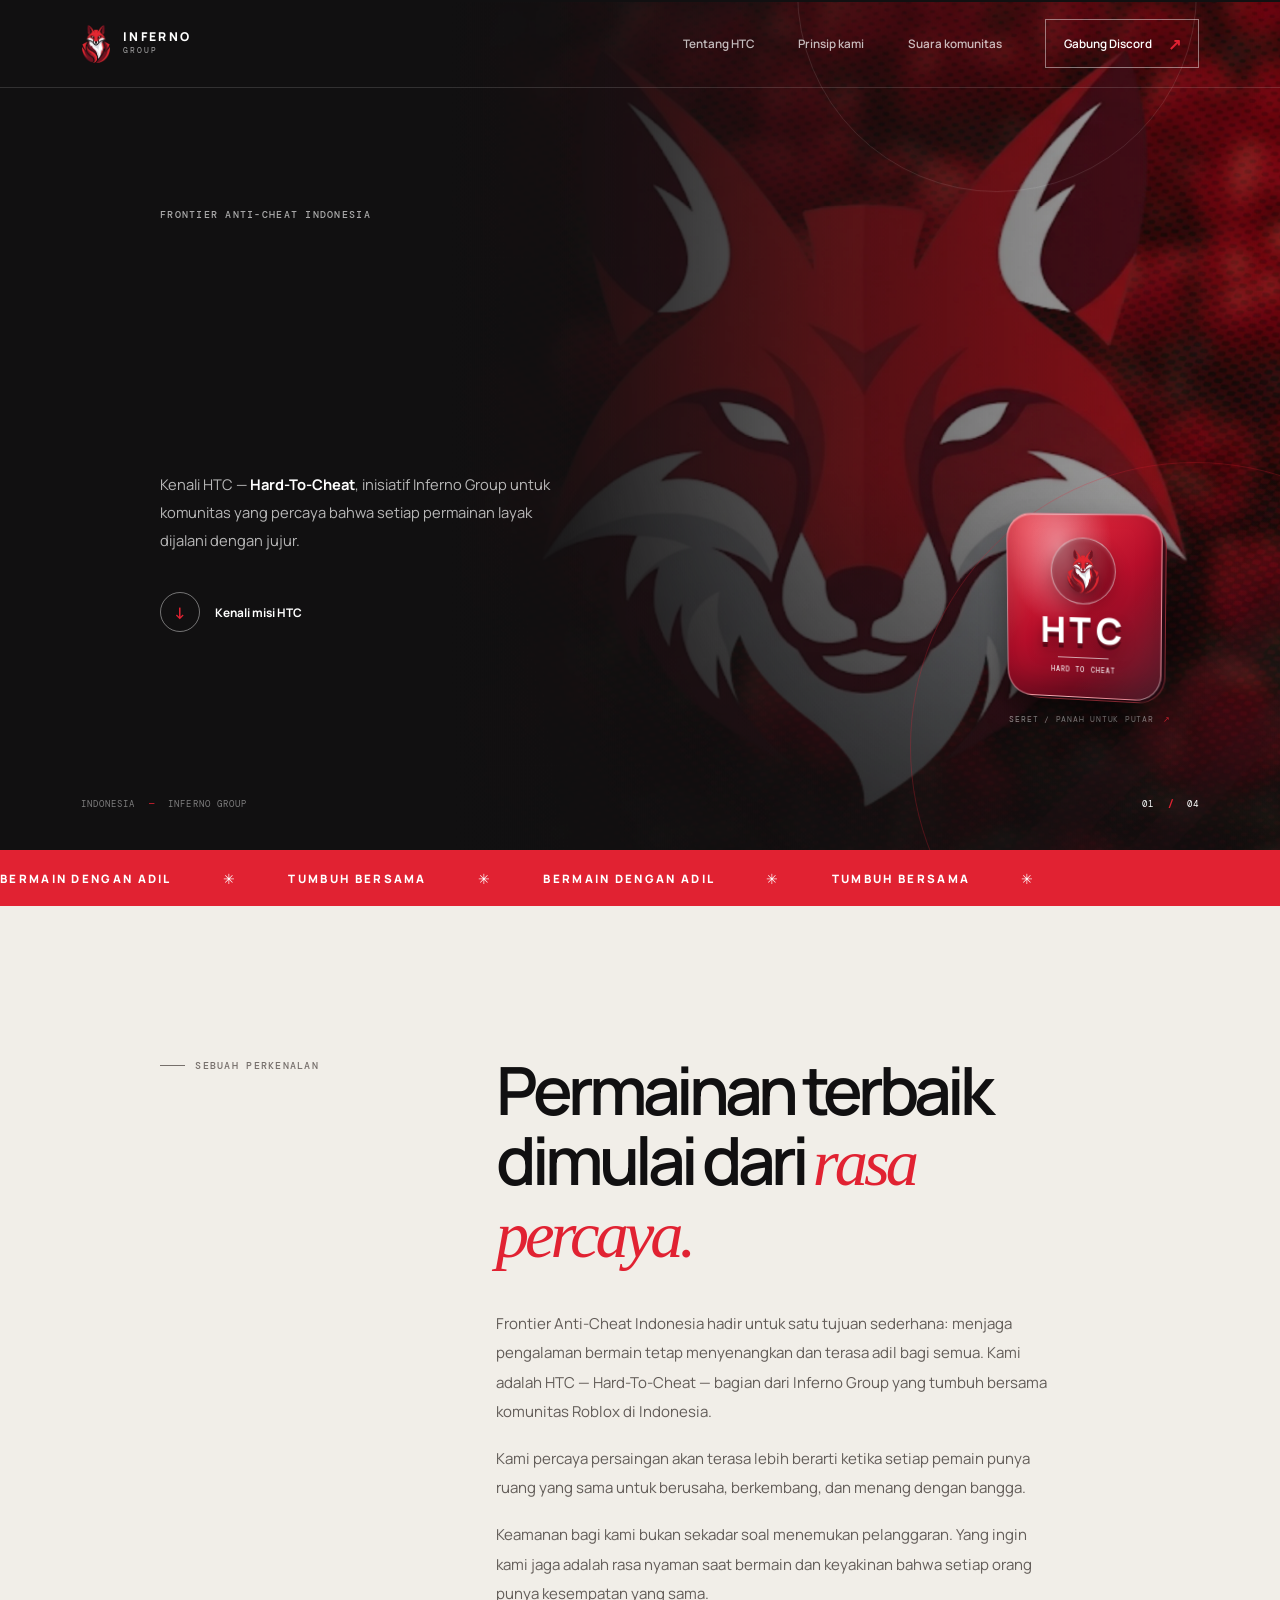
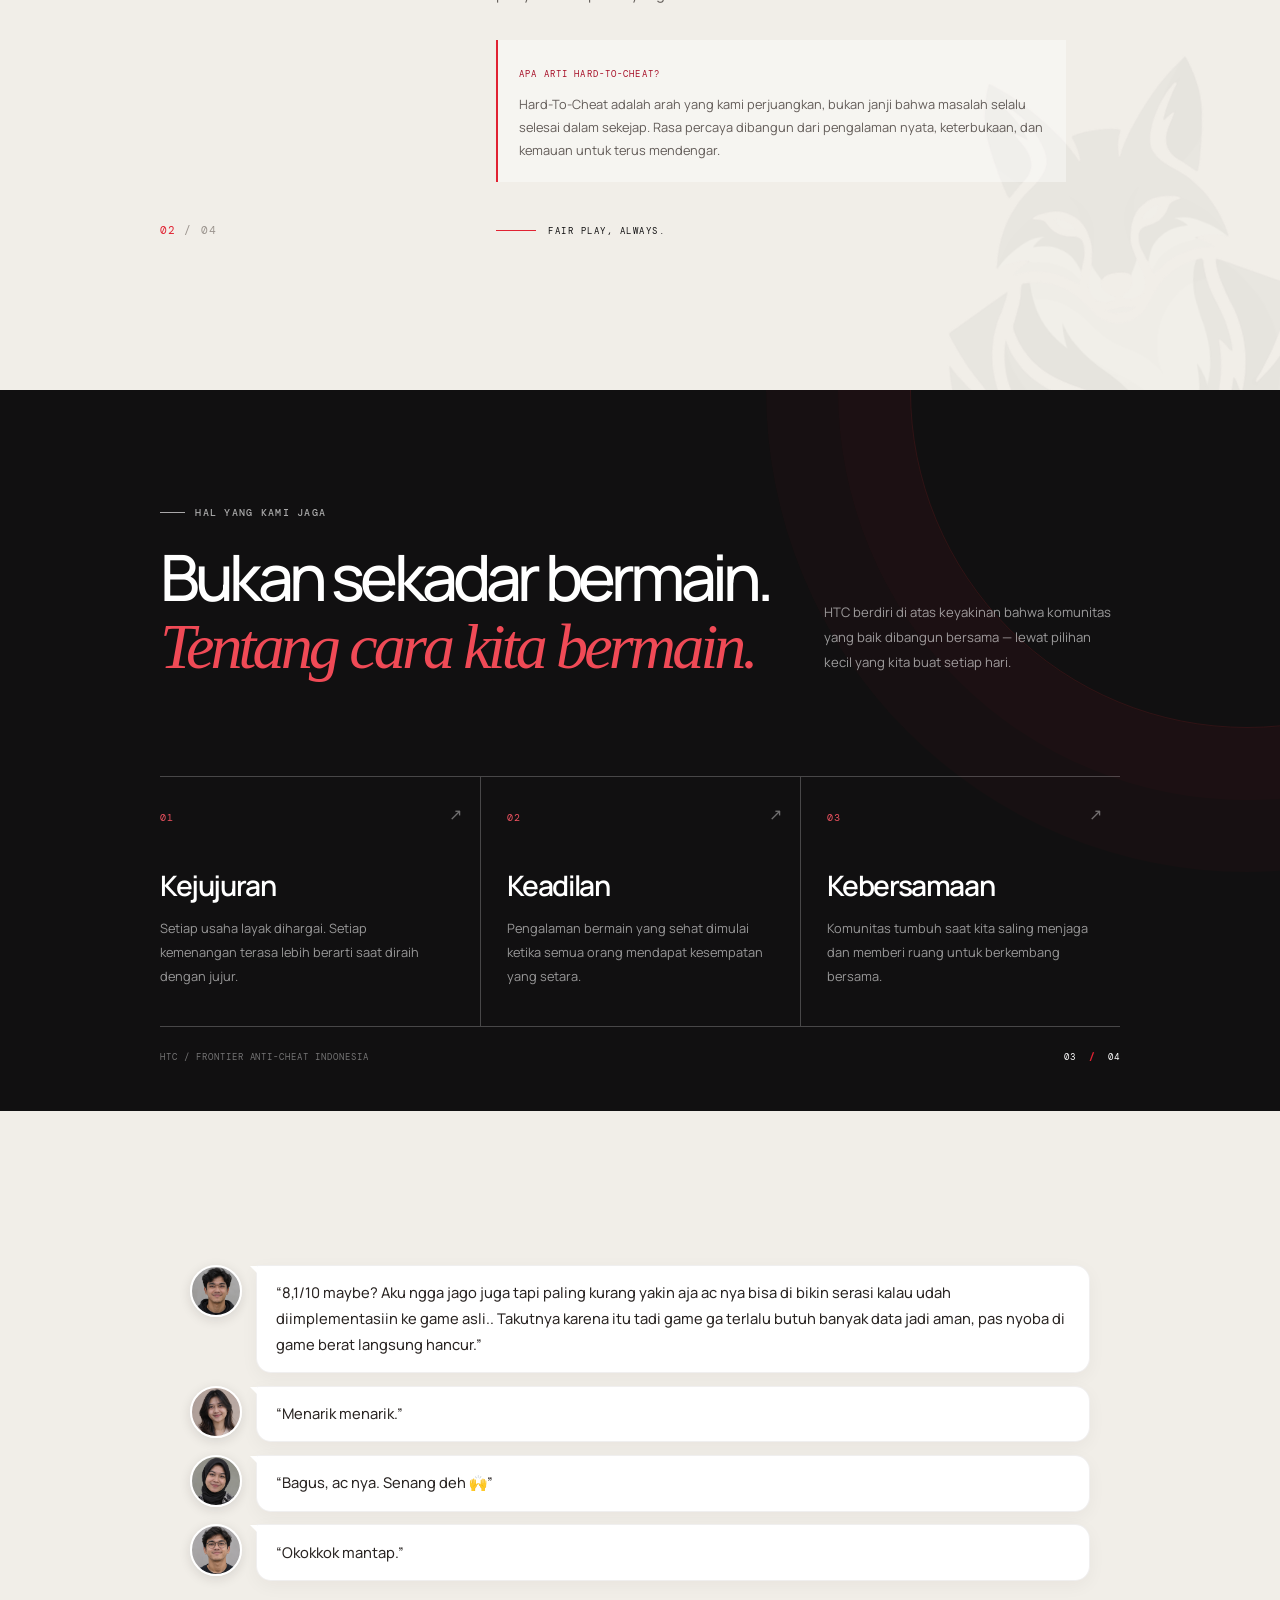
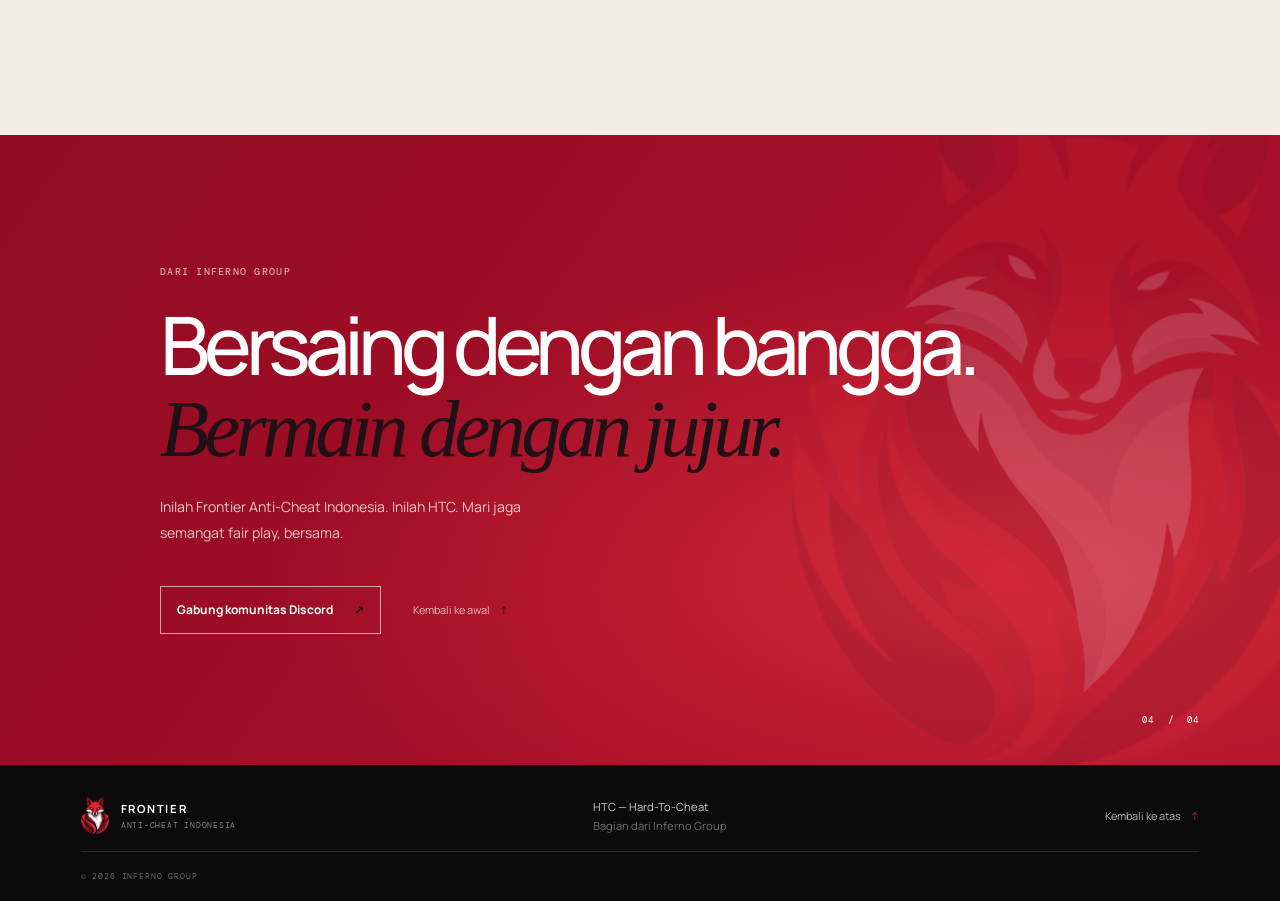
==== commit bedc0780: "Refresh cached HTC logo assets" ====
--- a/index.html
+++ b/index.html
@@ -7,8 +7,8 @@
     <meta name="description" content="Kenali Frontier Anti-Cheat Indonesia — HTC (Hard-To-Cheat), bagian dari Inferno Group. Bersama menjaga ruang bermain yang lebih adil.">
     <title>Frontier Anti-Cheat Indonesia — HTC</title>
     <link rel="icon" type="image/png" href="assets/inferno-group-mark.png">
-    <link rel="stylesheet" href="styles.css">
-    <script src="script.js" defer></script>
+    <link rel="stylesheet" href="styles.css?v=htc3d">
+    <script src="script.js?v=htc3d" defer></script>
   </head>
   <body>
     <a class="skip-link" href="#main">Lewati ke konten</a>
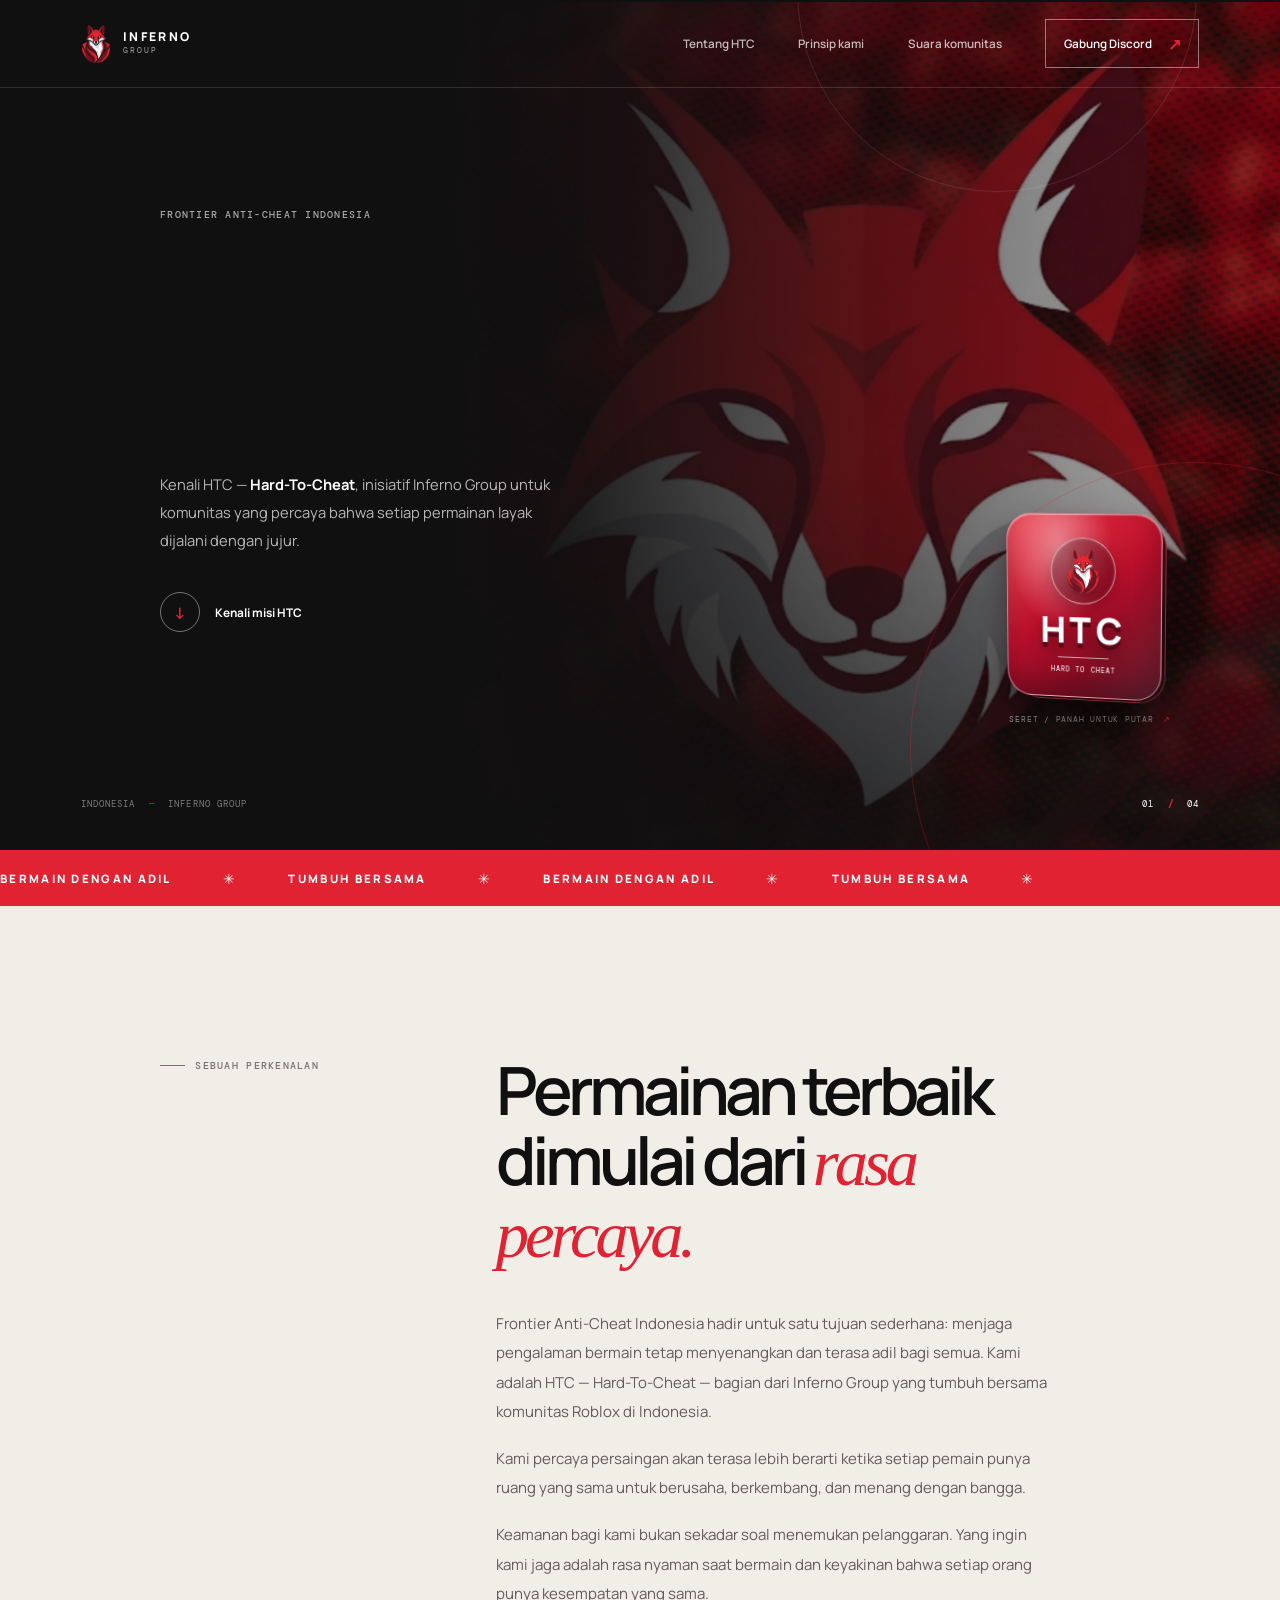
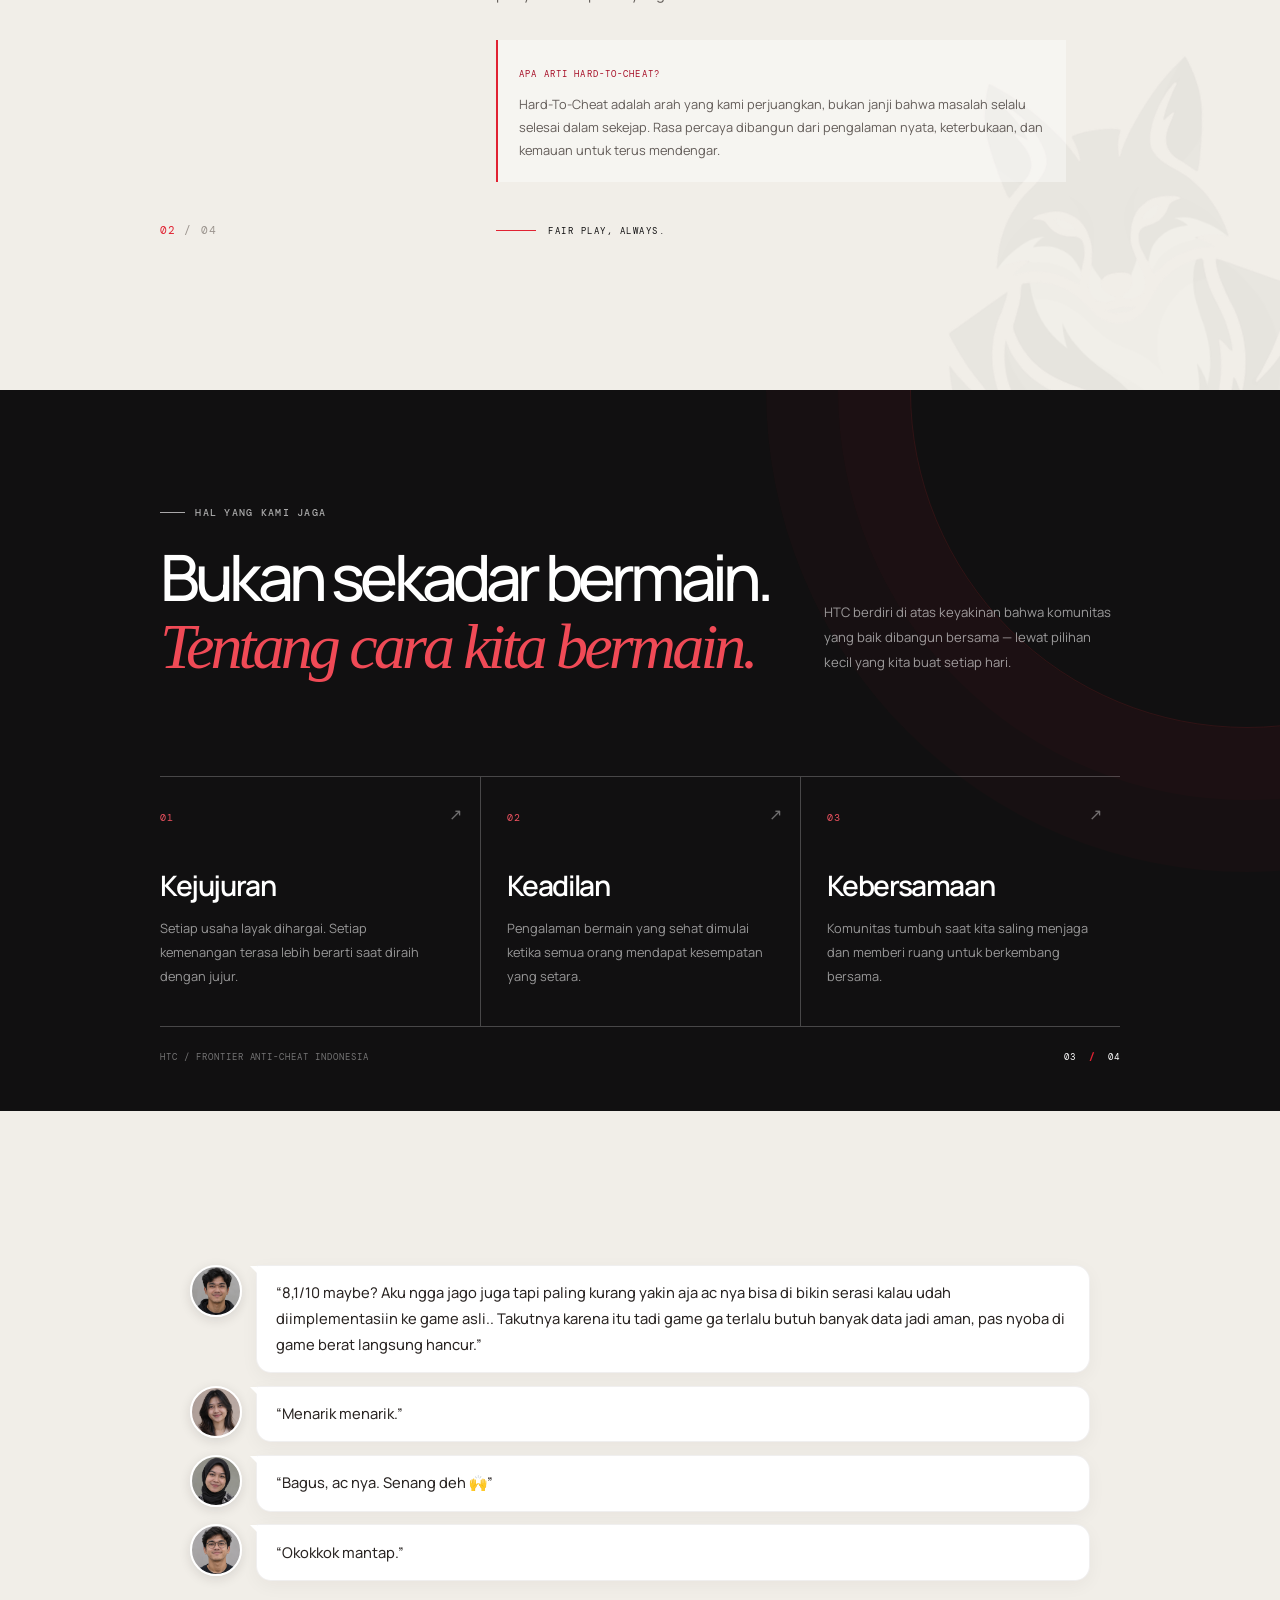
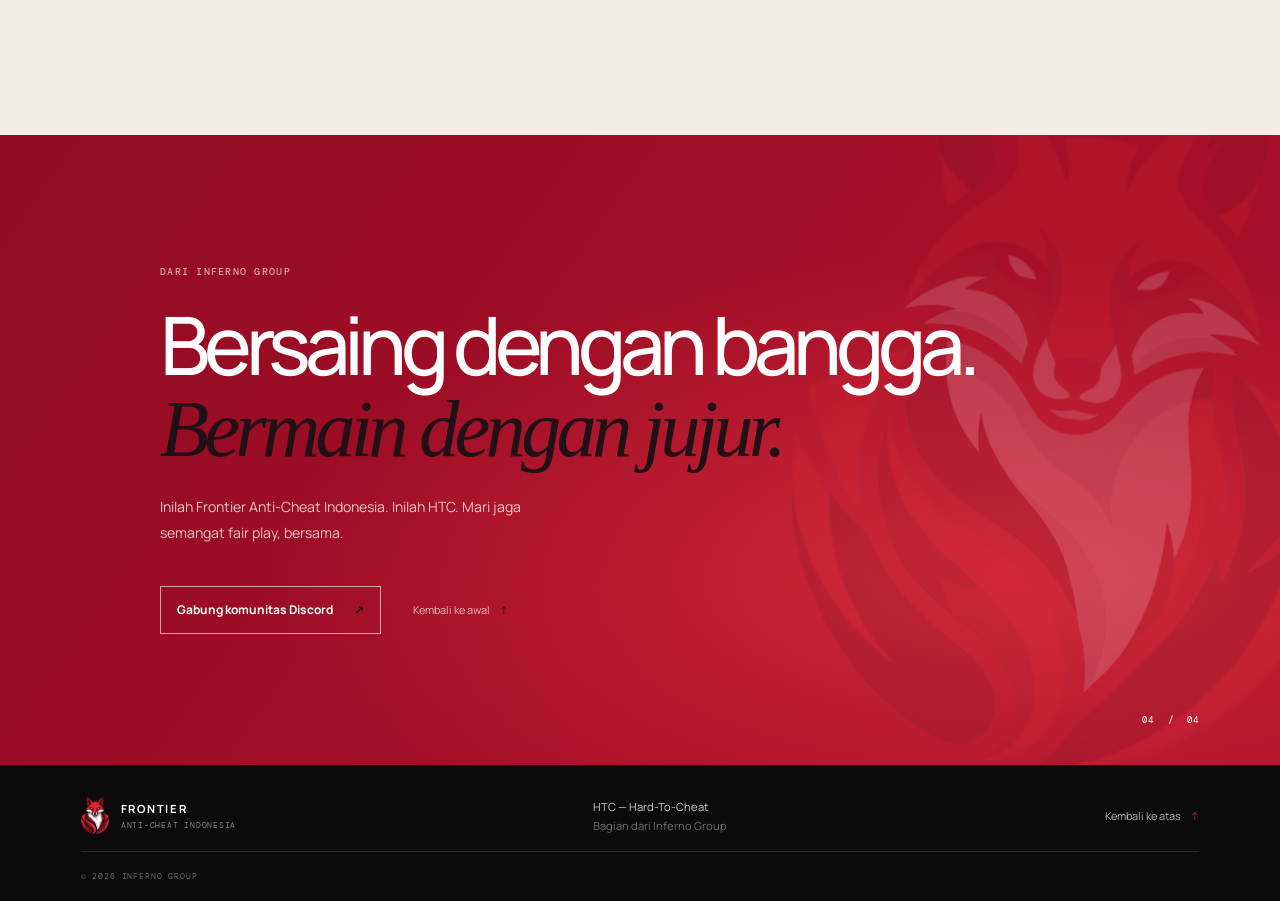
==== commit 7c4bc589: "Make HTC logo rotation visibly animated" ====
--- a/index.html
+++ b/index.html
@@ -7,8 +7,8 @@
     <meta name="description" content="Kenali Frontier Anti-Cheat Indonesia — HTC (Hard-To-Cheat), bagian dari Inferno Group. Bersama menjaga ruang bermain yang lebih adil.">
     <title>Frontier Anti-Cheat Indonesia — HTC</title>
     <link rel="icon" type="image/png" href="assets/inferno-group-mark.png">
-    <link rel="stylesheet" href="styles.css?v=htc3d">
-    <script src="script.js?v=htc3d" defer></script>
+    <link rel="stylesheet" href="styles.css?v=htcspin">
+    <script src="script.js?v=htcspin" defer></script>
   </head>
   <body>
     <a class="skip-link" href="#main">Lewati ke konten</a>
@@ -55,21 +55,23 @@
           <span class="hero__index">01 <b>/</b> 04</span>
         </div>
         <button class="htc-logo" type="button" data-htc-logo aria-label="Logo HTC tiga dimensi. Seret untuk memutar, atau gunakan tombol panah." aria-describedby="htc-logo-hint">
-          <span class="htc-logo__model" aria-hidden="true">
-            <span class="htc-logo__side"></span>
-            <span class="htc-logo__face htc-logo__face--front">
-              <span class="htc-logo__symbol"><img src="assets/inferno-group-mark.png" alt=""></span>
-              <span class="htc-logo__letters">HTC</span>
-              <span class="htc-logo__rule"></span>
-              <span class="htc-logo__tagline">HARD TO CHEAT</span>
-              <span class="htc-logo__shine"></span>
-            </span>
-            <span class="htc-logo__face htc-logo__face--back">
-              <span class="htc-logo__symbol"><img src="assets/inferno-group-mark.png" alt=""></span>
-              <span class="htc-logo__letters">HTC</span>
-              <span class="htc-logo__rule"></span>
-              <span class="htc-logo__tagline">INFERNO GROUP</span>
-              <span class="htc-logo__shine"></span>
+          <span class="htc-logo__spin" aria-hidden="true">
+            <span class="htc-logo__model">
+              <span class="htc-logo__side"></span>
+              <span class="htc-logo__face htc-logo__face--front">
+                <span class="htc-logo__symbol"><img src="assets/inferno-group-mark.png" alt=""></span>
+                <span class="htc-logo__letters">HTC</span>
+                <span class="htc-logo__rule"></span>
+                <span class="htc-logo__tagline">HARD TO CHEAT</span>
+                <span class="htc-logo__shine"></span>
+              </span>
+              <span class="htc-logo__face htc-logo__face--back">
+                <span class="htc-logo__symbol"><img src="assets/inferno-group-mark.png" alt=""></span>
+                <span class="htc-logo__letters">HTC</span>
+                <span class="htc-logo__rule"></span>
+                <span class="htc-logo__tagline">INFERNO GROUP</span>
+                <span class="htc-logo__shine"></span>
+              </span>
             </span>
           </span>
         </button>
--- a/styles.css
+++ b/styles.css
@@ -69,6 +69,11 @@
 .htc-logo { position: absolute; z-index: 3; right: 9%; bottom: 18%; width: 158px; height: 184px; padding: 0; border: 0; border-radius: 26px; color: #fff; background: transparent; cursor: grab; perspective: 1000px; touch-action: none; -webkit-tap-highlight-color: transparent; }
 .htc-logo:active { cursor: grabbing; }
 .htc-logo:focus-visible { outline-color: #fff; outline-offset: 9px; }
+.htc-logo::before { position: absolute; z-index: -1; inset: 18%; border-radius: 50%; background: rgba(225,34,50,.7); content: ''; filter: blur(27px); opacity: .5; transition: opacity .3s ease, transform .4s ease; }
+.htc-logo:hover::before { opacity: .9; transform: scale(1.24); }
+.htc-logo__spin { position: absolute; inset: 0; transform-style: preserve-3d; }
+.htc-logo__spin { animation: htc-logo-spin 10s linear infinite; }
+.htc-logo.is-dragging .htc-logo__spin, .htc-logo:focus-visible .htc-logo__spin { animation-play-state: paused; }
 .htc-logo__model { position: absolute; inset: 0; transform: rotateX(var(--logo-x,-7deg)) rotateY(var(--logo-y,-14deg)); transform-style: preserve-3d; transition: transform .24s cubic-bezier(.2,.7,.2,1); will-change: transform; }
 .htc-logo.is-dragging .htc-logo__model { transition: none; }
 .htc-logo__side { position: absolute; inset: 7px 0 -8px; border: 1px solid rgba(255,95,104,.4); border-radius: 28px; background: linear-gradient(145deg,#74101f,#260811 72%); box-shadow: 0 24px 36px rgba(0,0,0,.36); transform: translateZ(-12px); }
@@ -190,7 +195,7 @@
 .motion-ready .hero .round-link[data-reveal] { transition-delay: .23s; }
 .motion-ready .site-header { animation: header-arrive .8s cubic-bezier(.16,1,.3,1) .18s both; }
 .motion-ready .hero__meta { animation: meta-arrive .8s cubic-bezier(.16,1,.3,1) .72s both; }
-.motion-ready .htc-logo { animation: htc-logo-arrive .85s cubic-bezier(.16,1,.3,1) .68s both, htc-logo-float 6s ease-in-out 1.5s infinite; }
+.motion-ready .htc-logo { animation: htc-logo-arrive .85s cubic-bezier(.16,1,.3,1) .68s both; }
 .motion-ready .principle:nth-child(2) { transition-delay: .1s; }
 .motion-ready .principle:nth-child(3) { transition-delay: .2s; }
 .motion-ready .voices__grid .community-message:nth-child(2) { transition-delay: .08s; }
@@ -212,7 +217,13 @@
 @keyframes art-arrive { from { opacity: .15; clip-path: inset(0 0 0 38%); transform: scale(1.16); } to { opacity: .78; clip-path: inset(0); transform: scale(1.06); } }
 @keyframes art-drift { from { transform: scale(1.06) translate3d(0,0,0); } to { transform: scale(1.1) translate3d(-1.2%, .6%, 0); } }
 @keyframes htc-logo-arrive { from { opacity: 0; filter: blur(8px); } to { opacity: 1; filter: blur(0); } }
-@keyframes htc-logo-float { 50% { transform: translateY(-7px); } }
+@keyframes htc-logo-spin {
+  0% { transform: translateY(0) rotateY(0deg); }
+  25% { transform: translateY(-8px) rotateY(90deg); }
+  50% { transform: translateY(0) rotateY(180deg); }
+  75% { transform: translateY(-8px) rotateY(270deg); }
+  100% { transform: translateY(0) rotateY(360deg); }
+}
 @keyframes ticker-scroll { to { transform: translateX(-50%); } }
 @keyframes closing-drift { to { transform: translate(1.5%, -52%) rotate(2deg); } }
 @keyframes ring-turn { to { transform: rotate(360deg); } }
@@ -324,4 +335,5 @@
   html.motion-ready body::before { display: none; }
   [data-ripple] > .tap-ripple { display: none; }
   .htc-logo { animation: none !important; }
-}
+  .htc-logo__spin { animation-duration: 10s !important; animation-iteration-count: infinite !important; }
+}
